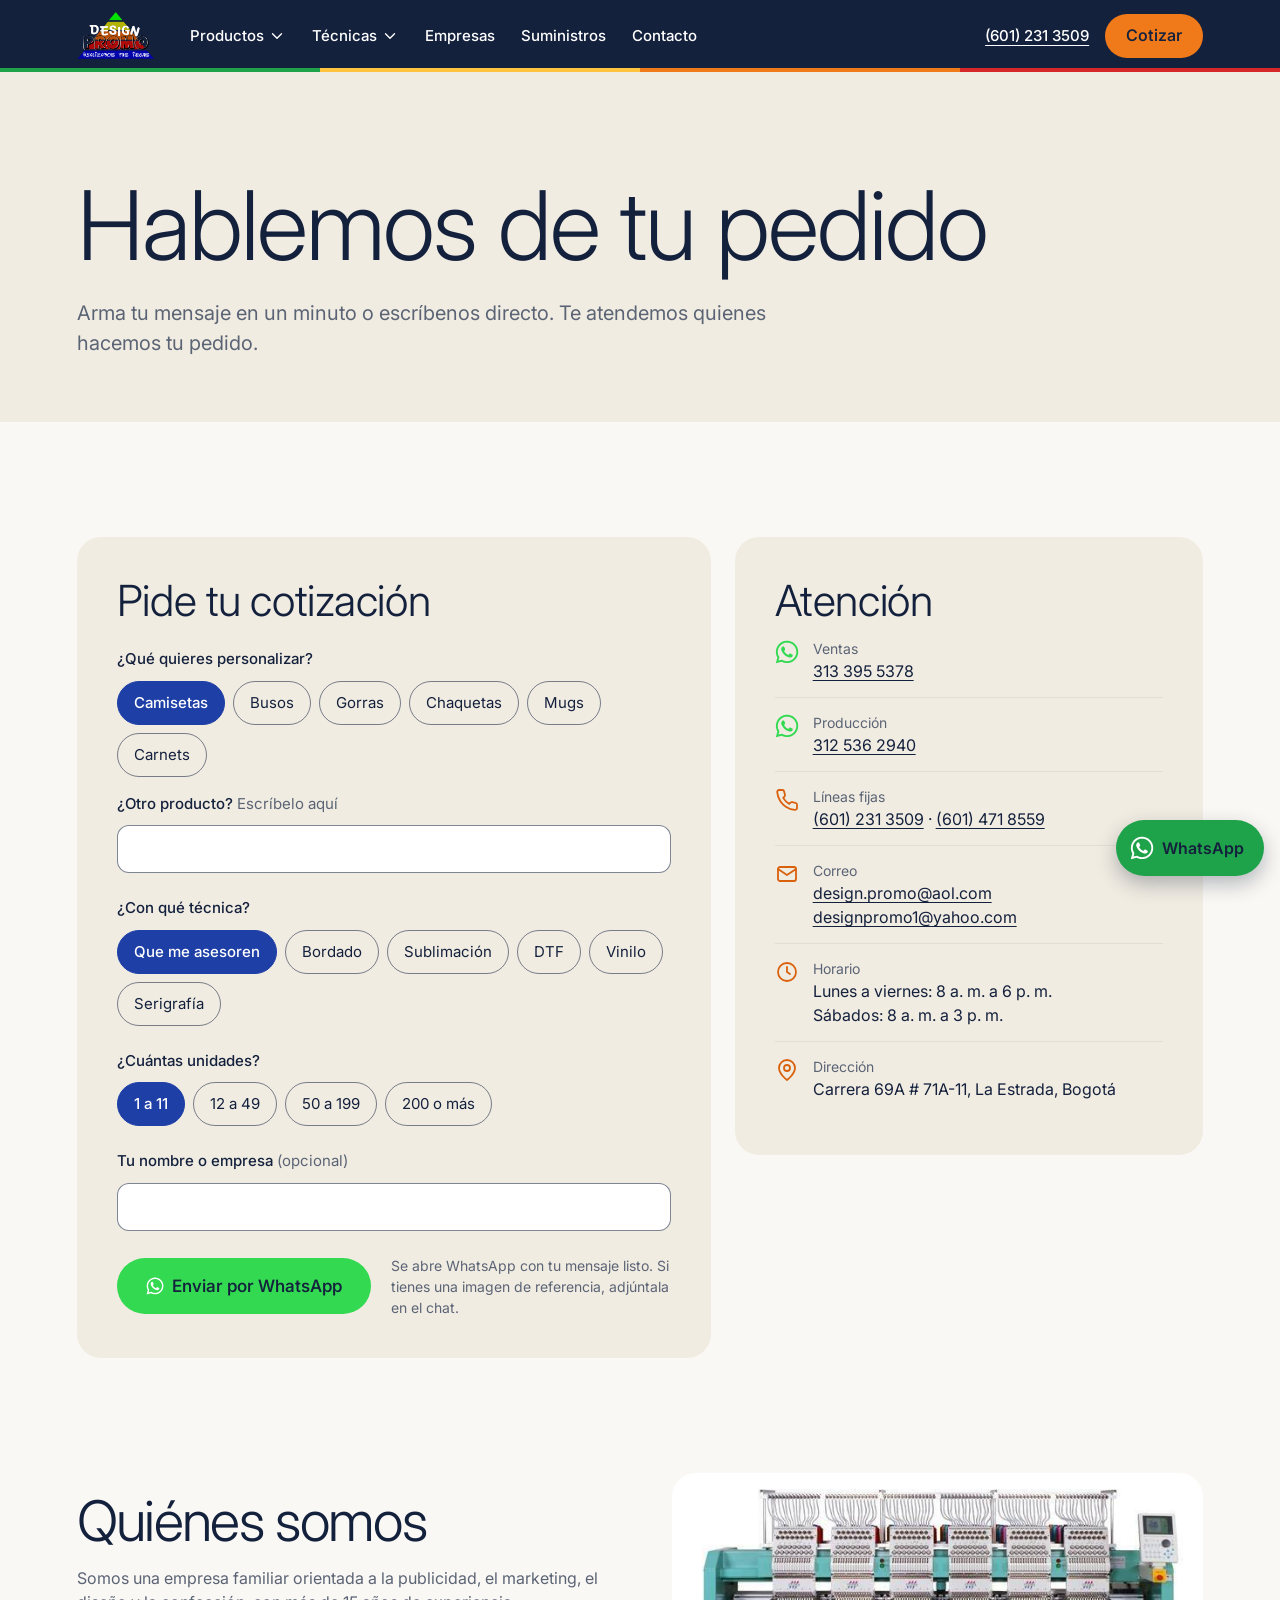
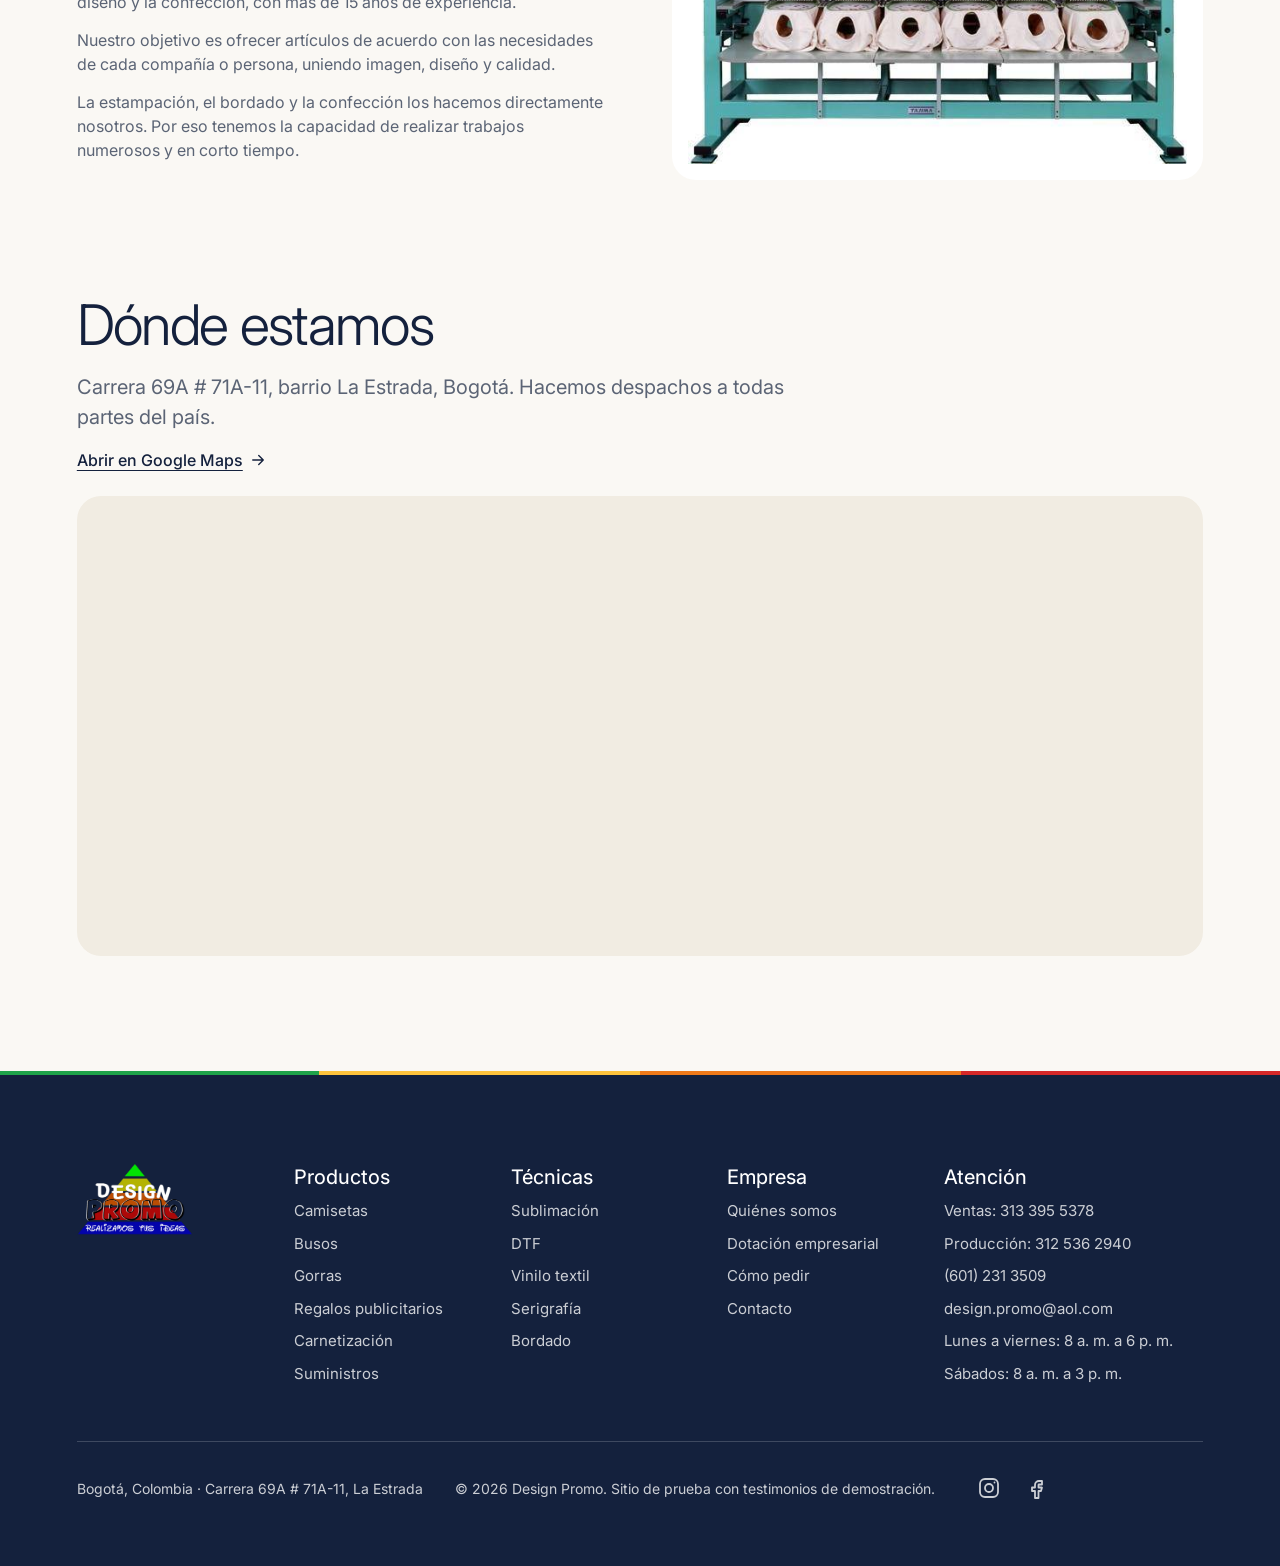
==== contacto.html @ d4e76a15 "Pone el logo real de WhatsApp y el botón de enviar en su verde Co-Authored-By: Claude Opus 5.5 <nore" ====
<!doctype html>
<html lang="es">
<head>
<meta charset="utf-8">
<meta name="viewport" content="width=device-width, initial-scale=1">
<title>Contacto y quiénes somos | Design Promo</title>
<meta name="description" content="Escríbenos por WhatsApp o visítanos en Carrera 69A # 71A-11, La Estrada, Bogotá. Atención de lunes a sábado. Despachos a todo el país.">
<!-- Sitio de prueba: no debe indexarse. -->
<meta name="robots" content="noindex">
<meta name="theme-color" content="#14213D">
<meta property="og:title" content="Contacto y quiénes somos | Design Promo">
<meta property="og:description" content="Escríbenos por WhatsApp o visítanos en Carrera 69A # 71A-11, La Estrada, Bogotá. Atención de lunes a sábado. Despachos a todo el país.">
<meta property="og:type" content="website">
<meta property="og:image" content="assets/img/escenas/mug-logo.jpg">
<link rel="icon" href="assets/img/marca/favicon.svg" type="image/svg+xml">
<link rel="preload" href="assets/fonts/inter-latin-var.woff2" as="font" type="font/woff2" crossorigin>
<link rel="stylesheet" href="assets/css/styles.css">
<script>document.documentElement.classList.add('js');</script>
</head>
<body>
<!-- SPRITE -->
<svg class="sprite" aria-hidden="true" focusable="false" xmlns="http://www.w3.org/2000/svg">
	<symbol id="i-chevron" viewBox="0 0 24 24"><path d="m6 9 6 6 6-6" fill="none" stroke="currentColor" stroke-width="1.8" stroke-linecap="round" stroke-linejoin="round"/></symbol>
	<symbol id="i-arrow" viewBox="0 0 24 24"><path d="M5 12h14M13 6l6 6-6 6" fill="none" stroke="currentColor" stroke-width="1.8" stroke-linecap="round" stroke-linejoin="round"/></symbol>
	<symbol id="i-left" viewBox="0 0 24 24"><path d="M15 6l-6 6 6 6" fill="none" stroke="currentColor" stroke-width="1.8" stroke-linecap="round" stroke-linejoin="round"/></symbol>
	<symbol id="i-right" viewBox="0 0 24 24"><path d="M9 6l6 6-6 6" fill="none" stroke="currentColor" stroke-width="1.8" stroke-linecap="round" stroke-linejoin="round"/></symbol>
	<symbol id="i-menu" viewBox="0 0 24 24"><path d="M4 8h16M4 16h16" fill="none" stroke="currentColor" stroke-width="1.8" stroke-linecap="round"/></symbol>
	<symbol id="i-close" viewBox="0 0 24 24"><path d="M6 6l12 12M18 6 6 18" fill="none" stroke="currentColor" stroke-width="1.8" stroke-linecap="round"/></symbol>
	<symbol id="i-play" viewBox="0 0 24 24"><path d="M8 5l11 7-11 7z" fill="currentColor"/></symbol>
	<symbol id="i-pause" viewBox="0 0 24 24"><path d="M9 6v12M15 6v12" fill="none" stroke="currentColor" stroke-width="2" stroke-linecap="round"/></symbol>
	<symbol id="i-truck" viewBox="0 0 24 24"><g fill="none" stroke="currentColor" stroke-width="1.8" stroke-linecap="round" stroke-linejoin="round"><path d="M3 6h11v10H3z"/><path d="M14 9h4l3 3v4h-7z"/><circle cx="7" cy="18" r="2"/><circle cx="17" cy="18" r="2"/></g></symbol>
	<symbol id="i-phone" viewBox="0 0 24 24"><path d="M22 16.9v3a2 2 0 0 1-2.2 2 19.8 19.8 0 0 1-8.6-3 19.5 19.5 0 0 1-6-6 19.8 19.8 0 0 1-3-8.7A2 2 0 0 1 4.2 2h3a2 2 0 0 1 2 1.7c.1 1 .4 1.9.7 2.8a2 2 0 0 1-.5 2.1L8.2 9.9a16 16 0 0 0 6 6l1.3-1.3a2 2 0 0 1 2.1-.4c.9.3 1.8.6 2.8.7a2 2 0 0 1 1.7 2z" fill="none" stroke="currentColor" stroke-width="1.8" stroke-linecap="round" stroke-linejoin="round"/></symbol>
	<symbol id="i-mail" viewBox="0 0 24 24"><g fill="none" stroke="currentColor" stroke-width="1.8" stroke-linecap="round" stroke-linejoin="round"><rect x="3" y="5" width="18" height="14" rx="2"/><path d="m3 7 9 6 9-6"/></g></symbol>
	<symbol id="i-pin" viewBox="0 0 24 24"><g fill="none" stroke="currentColor" stroke-width="1.8" stroke-linecap="round" stroke-linejoin="round"><path d="M20 10c0 6-8 12-8 12s-8-6-8-12a8 8 0 0 1 16 0z"/><circle cx="12" cy="10" r="3"/></g></symbol>
	<symbol id="i-clock" viewBox="0 0 24 24"><g fill="none" stroke="currentColor" stroke-width="1.8" stroke-linecap="round" stroke-linejoin="round"><circle cx="12" cy="12" r="9"/><path d="M12 7v5l3 2"/></g></symbol>
	<symbol id="i-chat" viewBox="0 0 24 24"><path d="M21 11.5a8.4 8.4 0 0 1-12.1 7.5L3 21l2-5.9A8.4 8.4 0 1 1 21 11.5z" fill="none" stroke="currentColor" stroke-width="1.8" stroke-linecap="round" stroke-linejoin="round"/></symbol>
	<symbol id="i-instagram" viewBox="0 0 24 24"><g fill="none" stroke="currentColor" stroke-width="1.8" stroke-linecap="round" stroke-linejoin="round"><rect x="3" y="3" width="18" height="18" rx="5"/><circle cx="12" cy="12" r="4"/><path d="M17.5 6.5h.01"/></g></symbol>
	<symbol id="i-facebook" viewBox="0 0 24 24"><path d="M14 8.5h3V5h-3a4 4 0 0 0-4 4v2.5H7V15h3v7h3.5v-7H16l1-3.5h-3.5V9c0-.3.2-.5.5-.5z" fill="none" stroke="currentColor" stroke-width="1.8" stroke-linecap="round" stroke-linejoin="round"/></symbol>
	<symbol id="i-wa" viewBox="0 0 32 32"><path fill="currentColor" fill-rule="evenodd" d="M15.61 1.01l.9 0 .97 .06 .87 .1 1.06 .21 .9 .23 .89 .3 .84 .33 .92 .45 .82 .46 .84 .55 .85 .65 .62 .53 .81 .81 .5 .56 .54 .67 .57 .81 .49 .8 .5 .94 .42 .98 .29 .8 .24 .84 .21 .92 .14 .84 .11 1.08 .02 1.33-.03 .63-.09 .91-.15 .92-.19 .85-.26 .88-.28 .79-.44 1.01-.34 .68-.34 .59-.52 .81-.42 .57-.44 .55-.47 .53-.58 .59-.57 .52-.61 .51-.56 .41-.72 .48-.66 .4-.84 .43-.62 .27-.63 .25-.7 .24-.67 .19-.65 .15-.71 .13-.86 .12-1.11 .07-.99-.01-.87-.06-.73-.09-.81-.14-.73-.17-.67-.19-.72-.24-.66-.26-.54-.24-.8-.4-7.87 2.06 2.09-7.68-.52-1.02-.27-.58-.33-.85-.25-.78-.25-.97-.18-.94-.11-.91-.06-.8-.01-.69 .04-1.03 .1-.9 .17-1.01 .21-.87 .28-.92 .29-.76 .37-.84 .44-.85 .59-.95 .61-.85 .53-.66 .64-.69 .78-.73 .75-.62 .88-.64 .92-.56 .87-.45 1-.43 .87-.31 1.1-.31 .83-.17 .96-.14zM15.72 3.52l-.79 .05-.85 .11-.76 .14-.87 .24-.77 .26-.82 .35-.73 .37-.7 .42-.6 .4-.89 .71-.82 .79-.45 .49-.62 .79-.43 .63-.38 .65-.39 .77-.35 .83-.23 .65-.21 .78-.17 .8-.11 .81-.06 .81-.01 .82 .05 .81 .09 .77 .15 .77 .19 .75 .24 .74 .31 .79 .31 .66 .35 .63 .49 .81-1.23 4.53 4.66-1.21 1.01 .58 .72 .35 .61 .25 .56 .2 .62 .18 .73 .17 .63 .12 .5 .06 .74 .06 .94 .02 .41-.02 .64-.06 .57-.07 .75-.15 .6-.15 .76-.24 .51-.18 .58-.25 .54-.27 .56-.31 .68-.43 .66-.47 .38-.32 .41-.35 .54-.53 .39-.43 .49-.6 .34-.45 .43-.66 .32-.56 .34-.69 .3-.7 .24-.68 .21-.73 .18-.81 .12-.79 .07-.74 .02-.99-.03-.55-.09-.88-.1-.62-.16-.71-.21-.75-.28-.79-.35-.79-.38-.73-.35-.57-.42-.61-.58-.74-.42-.46-.67-.67-.59-.5-.63-.47-.69-.46-.59-.33-.75-.37-.76-.32-.79-.26-.73-.19-.91-.17-.67-.09-.87-.05zM10.91 8.53l.45 .01 .37 .09 .3 .16 .23 .22 .15 .27 1.14 3.05 .03 .18 0 .13-.04 .14-.09 .17-.22 .33-.8 .91-.15 .28-.05 .24 .02 .14 .06 .12 .47 .79 .36 .52 .56 .72 .28 .32 .46 .46 .49 .43 .53 .4 .57 .39 .78 .45 .39 .2 .3 .11 .18 .04 .18 0 .1-.02 .15-.08 .79-.85 .63-.76 .15-.14 .16-.06 .14 0 .15 .04 .33 .13 1.21 .62 1.76 .95 .15 .11 .07 .1 .04 .19-.01 .38-.11 .6-.16 .51-.15 .34-.2 .27-.33 .32-.6 .42-.47 .25-.53 .2-.57 .12-.64 .04-.5-.04-.68-.14-.6-.19-.96-.37-1.33-.59-.78-.41-.68-.43-.62-.45-.86-.73-.78-.77-.62-.69-.6-.74-.62-.86-.83-1.29-.36-.63-.31-.67-.23-.63-.17-.7-.08-.56 .02-.73 .1-.65 .14-.45 .1-.26 .3-.56 .42-.55 .41-.42 .13-.11 .18-.11 .25-.11 .28-.07z"/></symbol>
</svg>
<!-- /SPRITE -->

<!-- CABECERA -->
<a class="skip" href="#contenido">Saltar al contenido</a>

<header class="site-header" data-header>
	<div class="site-header__bar wrap">
		<a class="logo" href="index.html" aria-label="Design Promo, ir al inicio"><img src="assets/img/marca/logo-design-promo.png" alt="" width="300" height="187"></a>

		<nav class="nav" id="nav-principal" aria-label="Principal" data-nav>
			<ul class="nav__list">
				<li class="nav__item">
					<button class="nav__link" type="button" aria-expanded="false" aria-controls="menu-productos">Productos <svg class="icon icon--s"><use href="#i-chevron"/></svg></button>
					<div class="nav__panel nav__panel--wide" id="menu-productos" hidden>
						<div class="nav__col">
							<p class="nav__heading"><a href="productos.html">Textiles</a></p>
							<ul>
								<li><a href="productos.html#camisetas">Camisetas</a></li>
								<li><a href="productos.html#busos">Busos</a></li>
								<li><a href="productos.html#gorras">Gorras</a></li>
								<li><a href="productos.html#chaquetas">Chaquetas y chalecos</a></li>
							</ul>
						</div>
						<div class="nav__col">
							<p class="nav__heading"><a href="productos.html">Más textiles</a></p>
							<ul>
								<li><a href="productos.html#delantales">Delantales</a></li>
								<li><a href="productos.html#infantil">Línea infantil</a></li>
								<li><a href="productos.html#camisas">Camisas y jeans</a></li>
								<li><a href="productos.html#bolsos">Bolsos y tulas</a></li>
								<li><a href="productos.html#cojines">Cojines</a></li>
								<li><a href="productos.html#paraguas">Paraguas</a></li>
							</ul>
						</div>
						<div class="nav__col">
							<p class="nav__heading"><a href="productos.html#regalos">Regalos y carnets</a></p>
							<ul>
								<li><a href="productos.html#regalos">Regalos publicitarios</a></li>
								<li><a href="productos.html#mugs">Mugs, termos y caramañolas</a></li>
								<li><a href="productos.html#carnetizacion">Carnetización</a></li>
							</ul>
						</div>
						<div class="nav__col">
							<p class="nav__heading"><a href="productos.html#suministros">Para estampadores</a></p>
							<ul>
								<li><a href="productos.html#suministros">Vinilos y papeles</a></li>
								<li><a href="productos.html#mugs">Mugs sin estampar</a></li>
							</ul>
						</div>
					</div>
				</li>
				<li class="nav__item">
					<button class="nav__link" type="button" aria-expanded="false" aria-controls="menu-tecnicas">Técnicas <svg class="icon icon--s"><use href="#i-chevron"/></svg></button>
					<div class="nav__panel" id="menu-tecnicas" hidden>
						<ul class="nav__rich">
							<li><a href="tecnicas.html#sublimacion"><strong>Sublimación</strong><span>A todo color sobre poliéster y mugs</span></a></li>
							<li><a href="tecnicas.html#dtf"><strong>DTF</strong><span>Detalle fino en algodón y mezclas</span></a></li>
							<li><a href="tecnicas.html#vinilo"><strong>Vinilo textil</strong><span>Nombres, números y colores planos</span></a></li>
							<li><a href="tecnicas.html#serigrafia"><strong>Serigrafía</strong><span>Campañas de grandes cantidades</span></a></li>
							<li><a href="tecnicas.html#bordado"><strong>Bordado</strong><span>Logos con relieve, desde 1 unidad</span></a></li>
						</ul>
					</div>
				</li>
				<li class="nav__item"><a class="nav__link" href="index.html#empresas">Empresas</a></li>
				<li class="nav__item"><a class="nav__link" href="productos.html#suministros">Suministros</a></li>
				<li class="nav__item"><a class="nav__link" href="contacto.html">Contacto</a></li>
			</ul>
			<a class="nav__pill" href="contacto.html#envios"><svg class="icon icon--s"><use href="#i-truck"/></svg> Envíos a toda Colombia</a>
		</nav>

		<div class="site-header__actions">
			<a class="site-header__tel" href="tel:+576012313509">(601) 231 3509</a>
			<a class="btn btn--primary btn--sm" href="https://wa.me/573133955378?text=Hola%2C%20quisiera%20realizar%20una%20cotizaci%C3%B3n" target="_blank" rel="noopener">Cotizar</a>
			<button class="menu-toggle" type="button" aria-expanded="false" aria-controls="nav-principal" aria-label="Abrir menú" data-menu-toggle>
				<svg class="icon menu-toggle__open"><use href="#i-menu"/></svg>
				<svg class="icon menu-toggle__close"><use href="#i-close"/></svg>
			</button>
		</div>
	</div>
</header>
<!-- /CABECERA -->

<main id="contenido">
	<section class="page-hero">
		<div class="wrap">
			<h1>Hablemos de tu pedido</h1>
			<p>Arma tu mensaje en un minuto o escríbenos directo. Te atendemos quienes hacemos tu pedido.</p>
		</div>
	</section>

	<div class="page-body">
		<div class="wrap section">
			<div class="contact">
				<section class="panel" aria-labelledby="titulo-cotizar">
					<h2 class="t-h3" id="titulo-cotizar">Pide tu cotización</h2>
					<form class="form" data-quote>
						<fieldset class="field">
							<legend>¿Qué quieres personalizar?</legend>
							<div class="chips">
								<label class="chip"><input type="radio" name="producto" value="camisetas" checked><span>Camisetas</span></label>
								<label class="chip"><input type="radio" name="producto" value="busos"><span>Busos</span></label>
								<label class="chip"><input type="radio" name="producto" value="gorras"><span>Gorras</span></label>
								<label class="chip"><input type="radio" name="producto" value="chaquetas o chalecos"><span>Chaquetas</span></label>
								<label class="chip"><input type="radio" name="producto" value="mugs" data-solo="Sublimación"><span>Mugs</span></label>
								<label class="chip"><input type="radio" name="producto" value="carnets" data-sin-tecnica><span>Carnets</span></label>
							</div>
							<label class="field__label field__label--otro" for="q-otro">¿Otro producto? <span>Escríbelo aquí</span></label>
							<input class="input" id="q-otro" name="producto_otro" type="text" autocomplete="off" maxlength="60" data-quote-otro>
						</fieldset>

						<fieldset class="field" data-quote-tecnica>
							<legend>¿Con qué técnica?</legend>
							<div class="chips">
								<label class="chip"><input type="radio" name="tecnica" value="" checked><span>Que me asesoren</span></label>
								<label class="chip"><input type="radio" name="tecnica" value="Bordado"><span>Bordado</span></label>
								<label class="chip"><input type="radio" name="tecnica" value="Sublimación"><span>Sublimación</span></label>
								<label class="chip"><input type="radio" name="tecnica" value="DTF"><span>DTF</span></label>
								<label class="chip"><input type="radio" name="tecnica" value="Vinilo textil"><span>Vinilo</span></label>
								<label class="chip"><input type="radio" name="tecnica" value="Serigrafía"><span>Serigrafía</span></label>
							</div>
						</fieldset>

						<fieldset class="field">
							<legend>¿Cuántas unidades?</legend>
							<div class="chips">
								<label class="chip"><input type="radio" name="cantidad" value="1 a 11" checked><span>1 a 11</span></label>
								<label class="chip"><input type="radio" name="cantidad" value="12 a 49"><span>12 a 49</span></label>
								<label class="chip"><input type="radio" name="cantidad" value="50 a 199"><span>50 a 199</span></label>
								<label class="chip"><input type="radio" name="cantidad" value="200 o más"><span>200 o más</span></label>
							</div>
						</fieldset>

						<div class="field">
							<label class="field__label" for="q-nombre">Tu nombre o empresa <span>(opcional)</span></label>
							<input class="input" id="q-nombre" name="nombre" type="text" autocomplete="organization" maxlength="60">
						</div>

						<div class="form__send">
							<a class="btn btn--whatsapp btn--lg" href="https://wa.me/573133955378?text=Hola%2C%20quisiera%20realizar%20una%20cotizaci%C3%B3n" target="_blank" rel="noopener" data-quote-send><svg class="icon icon--s"><use href="#i-wa"/></svg> Enviar por WhatsApp</a>
							<p class="form__note" role="status" data-quote-status>Se abre WhatsApp con tu mensaje listo. Si tienes una imagen de referencia, adjúntala en el chat.</p>
						</div>
					</form>
				</section>
				<section class="panel" aria-labelledby="titulo-atencion">
					<h2 class="t-h3" id="titulo-atencion">Atención</h2>
					<ul class="contact-list">
						<li><svg class="icon icon--wa"><use href="#i-wa"/></svg><span><small>Ventas</small><a href="https://wa.me/573133955378" target="_blank" rel="noopener">313 395 5378</a></span></li>
						<li><svg class="icon icon--wa"><use href="#i-wa"/></svg><span><small>Producción</small><a href="https://wa.me/573125362940" target="_blank" rel="noopener">312 536 2940</a></span></li>
						<li><svg class="icon"><use href="#i-phone"/></svg><span><small>Líneas fijas</small><a href="tel:+576012313509">(601) 231 3509</a> · <a href="tel:+576014718559">(601) 471 8559</a></span></li>
						<li><svg class="icon"><use href="#i-mail"/></svg><span><small>Correo</small><a href="mailto:design.promo@aol.com">design.promo@aol.com</a><br><a href="mailto:designpromo1@yahoo.com">designpromo1@yahoo.com</a></span></li>
						<li><svg class="icon"><use href="#i-clock"/></svg><span><small>Horario</small>Lunes a viernes: 8 a. m. a 6 p. m.<br>Sábados: 8 a. m. a 3 p. m.</span></li>
						<li><svg class="icon"><use href="#i-pin"/></svg><span><small>Dirección</small>Carrera 69A # 71A-11, La Estrada, Bogotá</span></li>
					</ul>
				</section>
			</div>
		</div>

		<section class="wrap section section--flush-top about" id="nosotros" aria-labelledby="titulo-nosotros">
			<div>
				<h2 class="t-h2" id="titulo-nosotros">Quiénes somos</h2>
				<p>Somos una empresa familiar orientada a la publicidad, el marketing, el diseño y la confección, con más de 15 años de experiencia.</p>
				<p>Nuestro objetivo es ofrecer artículos de acuerdo con las necesidades de cada compañía o persona, uniendo imagen, diseño y calidad.</p>
				<p>La estampación, el bordado y la confección los hacemos directamente nosotros. Por eso tenemos la capacidad de realizar trabajos numerosos y en corto tiempo.</p>
			</div>
			<div class="about__art"><img src="assets/img/escenas/bordadora-6-cabezas.jpg" alt="Bordadora industrial de seis cabezas" loading="lazy" width="572" height="315"></div>
		</section>

		<section class="wrap section section--flush-top" id="ubicacion" aria-labelledby="titulo-ubicacion">
			<h2 class="t-h2" id="titulo-ubicacion">Dónde estamos</h2>
			<p class="t-lg section__lead" id="envios">Carrera 69A # 71A-11, barrio La Estrada, Bogotá. Hacemos despachos a todas partes del país.</p>
			<a class="link" href="https://www.google.com/maps/search/?api=1&amp;query=Carrera+69A+%2371A-11+Bogot%C3%A1" target="_blank" rel="noopener">Abrir en Google Maps <svg class="icon icon--s"><use href="#i-arrow"/></svg></a>
			<iframe class="map-embed" loading="lazy" title="Ubicación de Design Promo en Bogotá" src="https://www.google.com/maps?q=Carrera+69A+%2371A-11,+Bogot%C3%A1&amp;output=embed"></iframe>
		</section>
	</div>

	<div class="sheet--last">
<!-- PIE -->
		<footer class="site-footer">
			<div class="wrap">
				<div class="site-footer__cols">
					<div class="site-footer__brand">
						<a href="index.html" aria-label="Design Promo, ir al inicio"><img src="assets/img/marca/logo-design-promo.png" alt="" loading="lazy" width="300" height="187"></a>
					</div>
					<nav aria-label="Productos">
						<h2 class="t-h4">Productos</h2>
						<ul>
							<li><a href="productos.html#camisetas">Camisetas</a></li>
							<li><a href="productos.html#busos">Busos</a></li>
							<li><a href="productos.html#gorras">Gorras</a></li>
							<li><a href="productos.html#regalos">Regalos publicitarios</a></li>
							<li><a href="productos.html#carnetizacion">Carnetización</a></li>
							<li><a href="productos.html#suministros">Suministros</a></li>
						</ul>
					</nav>
					<nav aria-label="Técnicas">
						<h2 class="t-h4">Técnicas</h2>
						<ul>
							<li><a href="tecnicas.html#sublimacion">Sublimación</a></li>
							<li><a href="tecnicas.html#dtf">DTF</a></li>
							<li><a href="tecnicas.html#vinilo">Vinilo textil</a></li>
							<li><a href="tecnicas.html#serigrafia">Serigrafía</a></li>
							<li><a href="tecnicas.html#bordado">Bordado</a></li>
						</ul>
					</nav>
					<nav aria-label="Empresa">
						<h2 class="t-h4">Empresa</h2>
						<ul>
							<li><a href="contacto.html#nosotros">Quiénes somos</a></li>
							<li><a href="index.html#empresas">Dotación empresarial</a></li>
							<li><a href="index.html#como-pedir">Cómo pedir</a></li>
							<li><a href="contacto.html">Contacto</a></li>
						</ul>
					</nav>
					<div>
						<h2 class="t-h4">Atención</h2>
						<ul>
							<li><a href="https://wa.me/573133955378" target="_blank" rel="noopener">Ventas: 313 395 5378</a></li>
							<li><a href="https://wa.me/573125362940" target="_blank" rel="noopener">Producción: 312 536 2940</a></li>
							<li><a href="tel:+576012313509">(601) 231 3509</a></li>
							<li><a href="mailto:design.promo@aol.com">design.promo@aol.com</a></li>
							<li>Lunes a viernes: 8 a. m. a 6 p. m.</li>
							<li>Sábados: 8 a. m. a 3 p. m.</li>
						</ul>
					</div>
				</div>
				<div class="site-footer__legal">
					<p>Bogotá, Colombia · Carrera 69A # 71A-11, La Estrada</p>
					<p>© 2026 Design Promo. Sitio de prueba con testimonios de demostración.</p>
					<ul class="site-footer__social">
						<li><a href="https://www.instagram.com/designpromo/" target="_blank" rel="noopener" aria-label="Instagram"><svg class="icon"><use href="#i-instagram"/></svg></a></li>
						<li><a href="https://www.facebook.com/empresadesignpromo" target="_blank" rel="noopener" aria-label="Facebook"><svg class="icon"><use href="#i-facebook"/></svg></a></li>
					</ul>
				</div>
			</div>
		</footer>
<!-- /PIE -->
	</div>
</main>

<!-- FLOTANTE -->
<a class="wa-float" href="https://wa.me/573133955378?text=Hola%2C%20quisiera%20realizar%20una%20cotizaci%C3%B3n" target="_blank" rel="noopener" aria-label="Escríbenos por WhatsApp">
	<svg class="icon"><use href="#i-wa"/></svg>
	<span>WhatsApp</span>
</a>
<!-- /FLOTANTE -->

<script src="assets/js/main.js" defer></script>
</body>
</html>
---- assets/css/styles.css ----
/*
 * Design Promo – estilos del sitio local.
 * No depende de WordPress. Los tokens están documentados en DESIGN.md.
 */

/* Tipografía local (licencia en assets/fonts). */
@font-face {
	font-family: "Inter";
	src: url("../fonts/inter-latin-var.woff2") format("woff2");
	font-weight: 300 700;
	font-style: normal;
	font-display: swap;
}

:root {
	/* Color */
	--color-fondo: #FAF8F4;
	--color-seccion: #F1ECE2;
	--color-borde: #E4DED2;
	--color-texto: #14213D;
	--color-texto-suave: #5B6475;
	--color-primario: #1E3FA6;
	--color-primario-hover: #183285;
	--color-acento: #F07A1A;
	--color-acento-texto: #D9610C;
	--color-detalle: #FFC43D;
	--color-detalle-texto: #A67C00;
	--color-oferta: #D62828;
	--color-exito: #1FA34A;
	--color-whatsapp: #32D951;
	--color-whatsapp-hover: #27C044;
	--franja-marca: linear-gradient(90deg, #1FA34A 0 25%, #FFC43D 25% 50%, #F07A1A 50% 75%, #D62828 75%);

	/* Derivados de la paleta. --color-tinta conserva el azul noche dentro de .hero y demás zonas oscuras. */
	--color-blanco: #ffffff;
	--color-tinta: var(--color-texto);
	--color-borde-fuerte: rgba(20, 33, 61, 0.55);
	--tinte: rgba(20, 33, 61, 0.06);
	--destaque: var(--color-primario);
	--btn-bg: var(--color-primario);
	--btn-bg-hover: var(--color-primario-hover);
	--btn-fg: var(--color-blanco);

	/* Tipografía */
	--font: "Inter", system-ui, -apple-system, "Segoe UI", Roboto, sans-serif;
	--mono: ui-monospace, "Cascadia Code", Consolas, Menlo, monospace;
	--fs-d1: clamp(2.625rem, 1.1rem + 6.4vw, 6rem);
	--fs-d2: clamp(2.5rem, 1.6rem + 3.3vw, 4rem);
	--fs-h2: clamp(2.25rem, 1.6rem + 2.4vw, 3.5rem);
	--fs-h3: clamp(1.875rem, 1.4rem + 1.6vw, 2.75rem);
	--fs-lg: clamp(1.125rem, 1.05rem + 0.3vw, 1.25rem);

	/* Espacio y forma */
	--gutter: clamp(16px, 6vw, 88px);
	--content: 1264px;
	--space-section: clamp(80px, 9vw, 128px);
	--header-h: 72px;
	--radius-s: 12px;
	--radius-m: 24px;
	--radius-l: clamp(32px, 3.4vw, 48px);
	--shadow: 0 24px 64px rgba(20, 33, 61, 0.18);
	--ease: cubic-bezier(0.2, 0.7, 0.2, 1);
}

/* Zonas oscuras: el logo y las fotos a sangre siguen sobre azul noche. */
.hero,
.site-header,
.site-footer,
.sheet--azul,
.carnet__top,
.carnet__face--back {
	--color-texto: var(--color-blanco);
	--color-texto-suave: rgba(255, 255, 255, 0.78);
	--color-borde: rgba(255, 255, 255, 0.18);
	--color-borde-fuerte: rgba(255, 255, 255, 0.45);
	--tinte: rgba(255, 255, 255, 0.1);
	--destaque: var(--color-detalle);
	--btn-bg: var(--color-acento);
	--btn-bg-hover: var(--color-detalle);
	--btn-fg: var(--color-tinta);
	color: var(--color-texto);
}

*,
*::before,
*::after {
	box-sizing: border-box;
}

html {
	color-scheme: light;
	scroll-behavior: smooth;
	scroll-padding-top: calc(var(--header-h) + 16px);
	-webkit-text-size-adjust: 100%;
}

body {
	margin: 0;
	overflow-x: clip;
	background: var(--color-fondo);
	color: var(--color-texto);
	font-family: var(--font);
	font-size: 16px;
	line-height: 1.5;
	-webkit-font-smoothing: antialiased;
}

h1,
h2,
h3,
h4,
p,
ul,
ol,
dl,
dd,
figure,
blockquote {
	margin: 0;
	padding: 0;
}

ul,
ol {
	list-style: none;
}

h1,
h2,
h3 {
	text-wrap: balance;
}

img {
	display: block;
	max-width: 100%;
	height: auto;
}

a {
	color: inherit;
}

button,
input {
	font: inherit;
	color: inherit;
}

:focus-visible {
	outline: 2px solid var(--color-texto);
	outline-offset: 2px;
}

.sprite {
	position: absolute;
	width: 0;
	height: 0;
	overflow: hidden;
}

.icon {
	flex: none;
	width: 24px;
	height: 24px;
}

.icon--s {
	width: 18px;
	height: 18px;
}

.icon--xs {
	width: 12px;
	height: 12px;
}

.sr-only {
	position: absolute !important;
	width: 1px;
	height: 1px;
	overflow: hidden;
	clip: rect(0 0 0 0);
	white-space: nowrap;
}

.wrap {
	width: min(100% - var(--gutter) * 2, var(--content));
	margin-inline: auto;
}

.skip {
	position: fixed;
	top: 8px;
	left: 8px;
	z-index: 100;
	padding: 10px 16px;
	border-radius: var(--radius-s);
	background: var(--color-tinta);
	color: var(--color-blanco);
	font-weight: 600;
	transform: translateY(-200%);
}

.skip:focus {
	transform: none;
}

/* Tipos ------------------------------------------------------------------- */

.t-d2 {
	font-size: var(--fs-d2);
	font-weight: 330;
	line-height: 1.08;
	letter-spacing: -0.02em;
}

.t-h2 {
	font-size: var(--fs-h2);
	font-weight: 330;
	line-height: 1.08;
	letter-spacing: -0.03em;
}

.t-h3 {
	font-size: var(--fs-h3);
	font-weight: 330;
	line-height: 1.1;
	letter-spacing: -0.01em;
}

.t-h4 {
	font-size: 20px;
	font-weight: 450;
	line-height: 1.3;
}

.t-lg {
	font-size: var(--fs-lg);
	line-height: 1.5;
}

.center {
	text-align: center;
}

.center-row {
	display: flex;
	justify-content: center;
	margin-top: 56px;
}

/* Botones y enlaces ------------------------------------------------------- */

.btn {
	display: inline-flex;
	align-items: center;
	justify-content: center;
	gap: 8px;
	min-height: 48px;
	padding: 12px 24px;
	border: 1px solid transparent;
	border-radius: 999px;
	background: none;
	font-size: 16px;
	font-weight: 550;
	line-height: 1.2;
	text-decoration: none;
	white-space: nowrap;
	cursor: pointer;
	transition: background-color 0.2s ease, border-color 0.2s ease, color 0.2s ease;
}

.btn--primary {
	background: var(--btn-bg);
	color: var(--btn-fg);
}

.btn--primary:hover {
	background: var(--btn-bg-hover);
}

/* Verde del logo de WhatsApp. Blanco sobre este verde no se lee: el texto va en tinta. */
.btn--whatsapp {
	background: var(--color-whatsapp);
	color: var(--color-tinta);
}

.btn--whatsapp:hover {
	background: var(--color-whatsapp-hover);
}

.btn--whatsapp .icon {
	color: var(--color-blanco);
}

.btn--secondary {
	border-color: var(--color-texto);
	color: var(--color-texto);
}

.btn--secondary:hover {
	background: var(--tinte);
}

.btn--sm {
	min-height: 44px;
	padding: 8px 20px;
}

.btn--lg {
	min-height: 56px;
	padding: 14px 28px;
	font-size: 17px;
}

.link {
	display: inline-flex;
	align-items: center;
	gap: 6px;
	font-weight: 500;
	text-decoration: underline;
	text-decoration-thickness: 1px;
	text-underline-offset: 4px;
}

.link:hover {
	color: var(--destaque);
}

.link .icon {
	transition: transform 0.2s ease;
}

.link:hover .icon {
	transform: translateX(3px);
}

.note {
	margin-top: 24px;
	font-size: 14px;
	color: var(--color-texto-suave);
}

/* Igual que .phs-demo-label del plugin: deja claro que el contenido no es real. */
.demo-tag {
	display: inline-block;
	width: fit-content;
	padding: 4px 10px;
	border: 1px dashed var(--color-borde-fuerte);
	border-radius: 6px;
	font-size: 13px;
	color: var(--color-texto-suave);
}

/* Cabecera ---------------------------------------------------------------- */

.site-header {
	position: fixed;
	inset: 0 0 auto;
	z-index: 60;
	transition: background-color 0.25s ease;
}

.site-header.is-solid {
	background: var(--color-tinta);
}

.site-header::after {
	content: "";
	position: absolute;
	inset: auto 0 0;
	height: 4px;
	background: var(--franja-marca);
	opacity: 0;
	transition: opacity 0.25s ease;
	pointer-events: none;
}

.site-header.is-solid::after {
	opacity: 1;
}

.site-header__bar {
	position: relative;
	display: flex;
	align-items: center;
	gap: 24px;
	height: var(--header-h);
}

.logo {
	flex: none;
	border-radius: 8px;
}

.logo img {
	width: auto;
	height: 48px;
}

.nav {
	display: flex;
	flex: 1;
	align-items: center;
	gap: 12px;
	min-width: 0;
}

.nav__list {
	display: flex;
	align-items: center;
	gap: 2px;
}

.nav__link {
	display: inline-flex;
	align-items: center;
	gap: 4px;
	min-height: 44px;
	padding: 8px 12px;
	border: 0;
	border-radius: 999px;
	background: none;
	font-size: 15px;
	font-weight: 500;
	text-decoration: none;
	cursor: pointer;
	transition: background-color 0.2s ease;
}

.nav__link:hover {
	background: var(--tinte);
}

.nav__link .icon {
	transition: transform 0.2s ease;
}

.nav__link[aria-expanded="true"] .icon {
	transform: rotate(180deg);
}

.nav__pill {
	display: inline-flex;
	align-items: center;
	gap: 8px;
	min-height: 36px;
	padding: 6px 14px;
	border: 1px solid var(--color-borde-fuerte);
	border-radius: 999px;
	font-size: 14px;
	font-weight: 500;
	text-decoration: none;
	white-space: nowrap;
	transition: background-color 0.2s ease;
}

.nav__pill:hover {
	background: var(--tinte);
}

.nav__panel {
	position: absolute;
	top: calc(100% - 6px);
	left: 0;
	z-index: 2;
	padding: 32px;
	border: 1px solid var(--color-borde);
	border-radius: var(--radius-m);
	background: var(--color-tinta);
	box-shadow: var(--shadow);
}

/* Puente invisible para no perder el hover entre el botón y el panel. */
.nav__panel::before {
	content: "";
	position: absolute;
	inset: -14px 0 auto;
	height: 14px;
}

.nav__panel[hidden] {
	display: none;
}

.nav__panel--wide {
	display: grid;
	grid-template-columns: repeat(4, minmax(0, 1fr));
	gap: 32px;
	width: min(100%, 960px);
}

.nav__panel--wide[hidden] {
	display: none;
}

.nav__heading {
	margin-bottom: 8px;
	font-size: 14px;
	color: var(--color-texto-suave);
}

.nav__heading a {
	text-decoration: none;
}

.nav__heading a:hover {
	color: var(--color-texto);
}

.nav__col li a {
	display: block;
	padding-block: 6px;
	text-decoration: none;
}

.nav__col li a:hover {
	color: var(--destaque);
}

.nav__rich {
	display: grid;
	grid-template-columns: repeat(2, minmax(0, 280px));
	gap: 4px;
}

.nav__rich a {
	display: block;
	padding: 12px 14px;
	border-radius: var(--radius-s);
	text-decoration: none;
	transition: background-color 0.2s ease;
}

.nav__rich a:hover {
	background: var(--tinte);
}

.nav__rich strong {
	display: block;
	font-weight: 500;
}

.nav__rich span {
	font-size: 14px;
	color: var(--color-texto-suave);
}

.site-header__actions {
	display: flex;
	flex: none;
	align-items: center;
	gap: 16px;
	margin-left: auto;
}

.site-header__tel {
	font-size: 15px;
	font-weight: 500;
	text-underline-offset: 4px;
	white-space: nowrap;
}

.menu-toggle {
	display: none;
	place-items: center;
	width: 44px;
	height: 44px;
	padding: 0;
	border: 0;
	border-radius: 50%;
	background: none;
	cursor: pointer;
}

.menu-toggle__close,
.menu-toggle[aria-expanded="true"] .menu-toggle__open {
	display: none;
}

.menu-toggle[aria-expanded="true"] .menu-toggle__close {
	display: block;
}

/* Hero -------------------------------------------------------------------- */

.hero {
	position: sticky;
	top: 0;
	z-index: 0;
	display: flex;
	align-items: flex-end;
	height: calc(100svh - 28px);
	min-height: 620px;
	overflow: hidden;
	background: var(--color-tinta);
}

.hero__media,
.hero__slide {
	position: absolute;
	inset: 0;
}

.hero__slide {
	opacity: 0;
	transition: opacity 1.2s ease;
}

.hero__slide.is-active {
	opacity: 1;
}

.hero__slide img {
	width: 100%;
	height: 100%;
	object-fit: cover;
}

.hero__slide.is-active img {
	animation: hero-zoom 8s ease-out both;
}

@keyframes hero-zoom {
	from {
		transform: scale(1.1);
	}
	to {
		transform: scale(1.02);
	}
}

/* Velo: asegura el contraste del texto sobre escenas claras. */
.hero::after {
	content: "";
	position: absolute;
	inset: 0;
	background:
		linear-gradient(90deg, rgba(20, 33, 61, 0.86) 0%, rgba(20, 33, 61, 0.55) 52%, rgba(20, 33, 61, 0.18) 100%),
		linear-gradient(0deg, rgba(20, 33, 61, 0.72) 0%, rgba(20, 33, 61, 0) 46%),
		linear-gradient(180deg, rgba(20, 33, 61, 0.6) 0%, rgba(20, 33, 61, 0) 22%);
}

.hero__inner {
	position: relative;
	z-index: 1;
	padding-bottom: clamp(72px, 12vh, 120px);
}

.hero__title {
	font-size: var(--fs-d1);
	font-weight: 300;
	line-height: 1.08;
	letter-spacing: -0.02em;
}

/* El alto extra evita recortar letras como la g o la p. */
.rotor {
	position: relative;
	display: block;
	height: 1.24em;
	margin-bottom: -0.16em;
	overflow: hidden;
}

.rotor__word {
	position: absolute;
	top: 0;
	left: 0;
	white-space: nowrap;
	opacity: 0;
	transform: translateY(110%);
	transition: transform 0.6s var(--ease), opacity 0.6s ease;
}

.rotor__word.is-active {
	opacity: 1;
	transform: none;
}

.rotor__word.is-leaving {
	opacity: 0;
	transform: translateY(-110%);
}

.hero__text {
	max-width: 32em;
	margin-top: 24px;
	font-size: var(--fs-lg);
	line-height: 1.4;
}

.hero__actions {
	display: flex;
	flex-wrap: wrap;
	align-items: center;
	gap: 12px;
	margin-top: 32px;
}

.hero__side {
	display: flex;
	align-items: center;
	gap: 16px;
	margin-left: auto;
}

.hero__side a {
	display: inline-flex;
	align-items: center;
	gap: 8px;
	font-weight: 550;
	text-decoration: none;
}

.hero__side a:hover {
	text-decoration: underline;
	text-underline-offset: 4px;
}

.pause {
	display: grid;
	place-items: center;
	width: 44px;
	height: 44px;
	padding: 0;
	border: 1px solid var(--color-borde-fuerte);
	border-radius: 50%;
	background: rgba(20, 33, 61, 0.35);
	cursor: pointer;
	transition: background-color 0.2s ease;
}

.pause:hover {
	background: var(--tinte);
}

.pause__go,
.pause[aria-pressed="true"] .pause__stop {
	display: none;
}

.pause[aria-pressed="true"] .pause__go {
	display: block;
}

/* Hojas ------------------------------------------------------------------- */

.sheet {
	position: relative;
	z-index: 1;
	border-radius: var(--radius-l) var(--radius-l) 0 0;
	padding-bottom: var(--radius-l);
}

.sheet + .sheet {
	margin-top: calc(var(--radius-l) * -1);
}

.sheet--last {
	padding-bottom: 0;
}

.sheet--fondo {
	background: var(--color-fondo);
}

.sheet--seccion {
	background: var(--color-seccion);
}

.sheet--azul {
	background: var(--color-primario);
}

.section {
	padding-block: var(--space-section);
}

.section--flush-top {
	padding-top: 0;
}

.section__head {
	margin-bottom: clamp(32px, 4vw, 56px);
}

.section__head--narrow {
	max-width: 15em;
}

.section__lead {
	max-width: 36em;
	margin-block: 16px 16px;
	color: var(--color-texto-suave);
}

/* Entradas al hacer scroll: solo si hay JS y sin movimiento reducido. */
.js .reveal {
	opacity: 0;
	transform: translateY(24px);
	transition: opacity 0.6s ease, transform 0.6s var(--ease);
}

.js .reveal.is-in {
	opacity: 1;
	transform: none;
}

/* Frase por partes -------------------------------------------------------- */

.statement {
	padding-block: clamp(72px, 9vw, 120px) clamp(48px, 6vw, 72px);
}

.statement__text {
	max-width: 21em;
	font-size: var(--fs-d2);
	font-weight: 330;
	line-height: 1.1;
	letter-spacing: -0.02em;
}

.js .statement__text span {
	color: rgba(20, 33, 61, 0.28);
	transition: color 0.4s ease;
}

.js .statement__text span[data-state="past"] {
	color: rgba(20, 33, 61, 0.5);
}

/* Cada oración se enciende con un color de la pirámide del logo, de arriba abajo. */
.statement__text span:nth-child(1) {
	--luz: var(--color-exito);
}

.statement__text span:nth-child(2) {
	--luz: var(--color-detalle-texto);
}

.statement__text span:nth-child(3) {
	--luz: var(--color-acento-texto);
}

.statement__text span:nth-child(4) {
	--luz: var(--color-oferta);
}

.js .statement__text span[data-state="on"] {
	color: var(--luz);
}

/* Carrusel continuo ------------------------------------------------------- */

.marquee {
	--tile-h: clamp(300px, 34vw, 460px);
	overflow-x: auto;
	scrollbar-width: none;
}

.js .marquee {
	overflow: hidden;
}

.marquee__track {
	display: flex;
	width: max-content;
}

.js .marquee__track {
	animation: marquee-left 80s linear infinite;
}

.marquee__set {
	display: flex;
	gap: 16px;
	padding-right: 16px;
}

.marquee:hover .marquee__track,
.marquee:focus-within .marquee__track,
.is-paused .marquee__track,
.is-paused .thumbs__row {
	animation-play-state: paused;
}

@keyframes marquee-left {
	to {
		transform: translate3d(-50%, 0, 0);
	}
}

@keyframes marquee-right {
	from {
		transform: translate3d(-50%, 0, 0);
	}
	to {
		transform: translate3d(0, 0, 0);
	}
}

.tile {
	position: relative;
	display: block;
	flex: none;
	height: var(--tile-h);
	overflow: hidden;
	border-radius: var(--radius-m);
	background: var(--color-seccion);
	text-decoration: none;
}

.tile--wide {
	width: calc(var(--tile-h) * 1.5);
}

.tile--mid {
	width: calc(var(--tile-h) * 1);
}

.tile--narrow {
	width: calc(var(--tile-h) * 0.74);
}

.tile img {
	width: 100%;
	height: 100%;
	object-fit: cover;
	transition: transform 0.5s var(--ease);
}

.tile:hover img {
	transform: scale(1.04);
}

/* El carrusel recorta lo que sobresale: el foco va por dentro de la tarjeta. */
.tile:focus-visible {
	outline-offset: -4px;
}

.tile::after {
	content: "";
	position: absolute;
	inset: 50% 0 0;
	background: linear-gradient(0deg, rgba(20, 33, 61, 0.72), rgba(20, 33, 61, 0));
}

.tile__label {
	position: absolute;
	bottom: 16px;
	left: 20px;
	z-index: 1;
	font-size: clamp(24px, 2.6vw, 34px);
	font-weight: 500;
	letter-spacing: -0.02em;
	color: var(--color-blanco);
}

.tile__label--xl {
	font-size: clamp(56px, 7.2vw, 104px);
	font-weight: 700;
	line-height: 1;
	letter-spacing: -0.04em;
}

.tile--paper {
	background: var(--color-blanco);
}

.tile--paper img {
	padding: 16px 16px 60px;
	object-fit: contain;
}

.tile--paper::after {
	display: none;
}

.tile--paper .tile__label {
	color: var(--color-tinta);
}

/* Cotizador --------------------------------------------------------------- */

.quote {
	display: grid;
	grid-template-columns: minmax(0, 1fr) auto;
	gap: clamp(32px, 6vw, 88px);
	align-items: center;
	padding: clamp(24px, 5.5vw, 72px);
	border-radius: var(--radius-m);
	background: var(--color-seccion);
}

.quote__lead {
	max-width: 34em;
	margin-top: 16px;
	color: var(--color-texto-suave);
}

.form {
	display: grid;
	gap: 24px;
	margin-top: 32px;
}

.field {
	min-width: 0;
	margin: 0;
	padding: 0;
	border: 0;
}

.field[hidden] {
	display: none;
}

.field legend,
.field__label {
	display: block;
	margin-bottom: 10px;
	padding: 0;
	font-size: 15px;
	font-weight: 500;
}

.field__label span {
	font-weight: 400;
	color: var(--color-texto-suave);
}

.field__label--otro {
	margin-top: 16px;
}

.chips {
	display: flex;
	flex-wrap: wrap;
	gap: 8px;
}

.chip {
	position: relative;
	display: inline-flex;
	cursor: pointer;
}

.chip input {
	position: absolute;
	inset: 0;
	margin: 0;
	opacity: 0;
	cursor: pointer;
}

.chip span {
	display: inline-flex;
	align-items: center;
	min-height: 44px;
	padding: 8px 16px;
	border: 1px solid var(--color-borde-fuerte);
	border-radius: 999px;
	font-size: 15px;
	transition: background-color 0.15s ease, border-color 0.15s ease, color 0.15s ease;
}

.chip:hover span {
	border-color: var(--color-texto);
}

.chip input:checked + span {
	border-color: var(--color-primario);
	background: var(--color-primario);
	font-weight: 500;
	color: var(--color-blanco);
}

.chip input:focus-visible + span {
	outline: 2px solid var(--color-texto);
	outline-offset: 2px;
}

.chip input:disabled + span {
	opacity: 0.4;
	cursor: not-allowed;
}

.input {
	width: 100%;
	min-height: 48px;
	padding: 10px 14px;
	border: 1px solid var(--color-borde-fuerte);
	border-radius: var(--radius-s);
	background: var(--color-blanco);
	font-size: 16px;
}

.input:hover {
	border-color: var(--color-texto);
}

.form__send {
	display: flex;
	flex-wrap: wrap;
	align-items: center;
	gap: 12px 20px;
}

.form__note {
	flex: 1 1 240px;
	font-size: 14px;
	color: var(--color-texto-suave);
}

.form__note.is-sent {
	padding-left: 12px;
	border-left: 3px solid var(--color-exito);
	font-weight: 500;
	color: var(--color-texto);
}

/* Celular: conserva los colores de WhatsApp para que se reconozca el producto. */
.phone {
	width: 300px;
	height: 610px;
	padding: 10px;
	border-radius: 44px;
	background: #08090f;
	box-shadow: var(--shadow), inset 0 0 0 1px rgba(255, 255, 255, 0.16);
}

.phone__screen {
	display: flex;
	flex-direction: column;
	height: 100%;
	overflow: hidden;
	border-radius: 34px;
	background: #ece5dd;
	color: #111111;
}

.phone__bar {
	display: flex;
	align-items: center;
	gap: 10px;
	padding: 34px 14px 12px;
	background: #075e54;
	color: #ffffff;
	font-size: 12px;
	line-height: 1.3;
}

.phone__bar strong {
	display: block;
	font-size: 15px;
	font-weight: 600;
}

.phone__avatar {
	width: 38px;
	height: 38px;
	padding: 2px;
	border-radius: 50%;
	background: var(--color-tinta);
	object-fit: contain;
}

.phone__chat {
	display: flex;
	flex: 1;
	flex-direction: column;
	justify-content: flex-end;
	gap: 8px;
	min-height: 0;
	padding: 12px;
	font-size: 14px;
	line-height: 1.35;
}

.bubble {
	max-width: 88%;
	padding: 8px 10px;
	border-radius: 10px;
	box-shadow: 0 1px 1px rgba(0, 0, 0, 0.14);
}

.bubble--in {
	align-self: flex-start;
	border-top-left-radius: 2px;
	background: #ffffff;
}

.bubble--out {
	align-self: flex-end;
	border-top-right-radius: 2px;
	background: #dcf8c6;
}

.phone__input {
	display: flex;
	align-items: center;
	gap: 8px;
	padding: 8px 10px 14px;
	font-size: 13px;
	color: #667781;
}

.phone__input span {
	flex: 1;
	padding: 9px 14px;
	border-radius: 999px;
	background: #ffffff;
}

.phone__input i {
	display: grid;
	place-items: center;
	width: 36px;
	height: 36px;
	border-radius: 50%;
	background: #075e54;
	color: #ffffff;
}

/* Tarjetas que se ensanchan ----------------------------------------------- */

.flex-cards {
	display: flex;
	gap: 24px;
}

.flex-card {
	flex: 1 1 0;
	min-width: 0;
	transition: flex-grow 0.5s var(--ease);
}

.flex-card.is-active {
	flex-grow: 1.7;
}

.flex-card__media {
	position: relative;
	height: clamp(360px, 36vw, 480px);
	margin-bottom: 20px;
	overflow: hidden;
	border-radius: var(--radius-m);
	background: var(--color-seccion);
}

.flex-card__text {
	max-width: 44ch;
	margin-top: 8px;
	color: var(--color-texto-suave);
}

.flex-card__video {
	display: block;
	width: 100%;
	height: 100%;
	object-fit: cover;
}

.flex-card__media--editor {
	background: radial-gradient(90% 90% at 20% 10%, var(--color-borde), var(--color-seccion) 70%);
}

.editor {
	position: absolute;
	inset: 24px;
	overflow: hidden;
	border-radius: 16px;
	background: var(--color-blanco);
	box-shadow: var(--shadow);
}

.editor > img {
	width: 100%;
	height: 100%;
	object-fit: contain;
}

.editor__box {
	position: absolute;
	top: 53%;
	left: 50%;
	width: min(44%, 190px);
	aspect-ratio: 1.1;
	border: 1.5px solid var(--color-acento);
	transform: translate(-50%, -50%);
}

.editor__box span {
	position: absolute;
	top: -24px;
	left: -1.5px;
	padding: 2px 8px;
	border-radius: 4px 4px 0 0;
	background: var(--color-acento);
	font-size: 12px;
	font-weight: 600;
	color: var(--color-tinta);
	white-space: nowrap;
}

.rings {
	background:
		radial-gradient(circle at 50% 50%, rgba(240, 122, 26, 0.3), transparent 42%),
		repeating-radial-gradient(circle at 50% 50%, transparent 0 67px, rgba(20, 33, 61, 0.13) 67px 68px),
		var(--color-seccion);
}

.rings--alt {
	background:
		radial-gradient(circle at 50% 50%, rgba(31, 163, 74, 0.24), transparent 42%),
		repeating-radial-gradient(circle at 50% 50%, transparent 0 67px, rgba(20, 33, 61, 0.13) 67px 68px),
		var(--color-seccion);
}

.ring-icon {
	position: absolute;
	top: var(--y);
	left: var(--x);
	display: grid;
	place-items: center;
	width: 56px;
	height: 56px;
	border: 1px solid var(--color-borde);
	border-radius: 16px;
	background: var(--color-blanco);
	transform: translate(-50%, -50%);
}

.ring-icon:first-child {
	width: 72px;
	height: 72px;
	border-color: transparent;
	border-radius: 22px;
	background: var(--color-exito);
	color: var(--color-blanco);
}

/* Técnicas ---------------------------------------------------------------- */

.tech {
	position: relative;
	isolation: isolate;
	display: grid;
	grid-template-columns: 200px minmax(0, 1fr);
	gap: clamp(24px, 3.4vw, 48px);
	align-items: center;
	padding: clamp(24px, 4.4vw, 56px);
	overflow: hidden;
	border-radius: var(--radius-m);
	background: var(--color-seccion);
}

/* Trama de puntos, como la del mapa de la referencia. */
.tech::before {
	content: "";
	position: absolute;
	inset: 0;
	z-index: -1;
	background: radial-gradient(rgba(20, 33, 61, 0.16) 1px, transparent 1.6px) 0 0 / 14px 14px;
	-webkit-mask-image: radial-gradient(70% 90% at 82% 40%, #000, transparent);
	mask-image: radial-gradient(70% 90% at 82% 40%, #000, transparent);
}

.tech__tabs {
	display: flex;
	flex-direction: column;
	gap: 8px;
}

.tech__tab {
	display: flex;
	align-items: center;
	min-height: 52px;
	padding: 10px 18px;
	border: 1px solid var(--color-borde);
	border-radius: 16px;
	background: var(--color-blanco);
	font-size: 16px;
	font-weight: 500;
	color: var(--color-texto-suave);
	text-align: left;
	cursor: pointer;
	transition: background-color 0.2s ease, color 0.2s ease, border-color 0.2s ease;
}

.tech__tab:hover {
	border-color: var(--color-borde-fuerte);
	color: var(--color-texto);
}

.tech__tab[aria-selected="true"] {
	border-color: var(--color-primario);
	background: var(--color-primario);
	color: var(--color-blanco);
}

.tech__panel {
	display: grid;
	grid-template-columns: minmax(0, 400px) minmax(0, 1fr);
	gap: clamp(24px, 4vw, 56px);
	align-items: center;
	border-radius: var(--radius-m);
}

.tech__panel[hidden] {
	display: none;
}

.tech__card {
	position: relative;
	overflow: hidden;
	border-radius: var(--radius-m);
	background: var(--color-blanco);
	box-shadow: var(--shadow);
}

.tech__card img {
	width: 100%;
	aspect-ratio: 1;
	object-fit: cover;
}

.tech__card figcaption {
	position: absolute;
	bottom: 14px;
	left: 14px;
	padding: 6px 12px;
	border-radius: 999px;
	background: var(--color-tinta);
	color: var(--color-blanco);
	font-size: 14px;
}

.tech__info p {
	margin-top: 16px;
	color: var(--color-texto-suave);
}

.tags {
	display: flex;
	flex-wrap: wrap;
	gap: 8px;
	margin-block: 20px 24px;
}

.tags li {
	padding: 4px 12px;
	border: 1px solid var(--color-borde);
	border-radius: 999px;
	font-size: 14px;
	color: var(--color-texto-suave);
}

/* Para quién -------------------------------------------------------------- */

.audience {
	display: grid;
	grid-template-columns: repeat(3, minmax(0, 1fr));
	gap: 24px;
}

.audience__card:nth-child(2) {
	margin-top: 48px;
}

.audience__card:nth-child(3) {
	margin-top: 96px;
}

.audience__card img {
	width: 100%;
	aspect-ratio: 1 / 0.86;
	margin-bottom: 20px;
	border-radius: var(--radius-m);
	background: var(--color-blanco);
	object-fit: cover;
}

.audience__card p {
	max-width: 42ch;
	margin-top: 8px;
	color: var(--color-texto-suave);
}

/* Empresas ---------------------------------------------------------------- */

.biz {
	display: grid;
	grid-template-columns: minmax(0, 1.5fr) minmax(0, 1fr);
	gap: 24px;
}

.biz__card {
	display: flex;
	flex-direction: column;
	overflow: hidden;
	border: 1px solid var(--color-borde);
	border-radius: var(--radius-m);
	background: var(--color-blanco);
}

.biz__media {
	position: relative;
	flex: 1;
	min-height: 400px;
}

.biz__body {
	padding: 24px 28px 28px;
}

.biz__body p {
	max-width: 52ch;
	margin-block: 8px 12px;
	color: var(--color-texto-suave);
}

.biz__media--stack {
	background: radial-gradient(70% 90% at 50% 30%, rgba(30, 63, 166, 0.14), transparent 72%);
}

.biz__media--stack img {
	position: absolute;
	width: 36%;
	aspect-ratio: 4 / 5;
	border-radius: var(--radius-m);
	background: var(--color-blanco);
	box-shadow: var(--shadow);
	object-fit: cover;
}

.biz__media--stack img:nth-child(1) {
	top: 16%;
	left: 7%;
	transform: rotate(-5deg);
}

.biz__media--stack img:nth-child(2) {
	top: 8%;
	left: 32%;
	z-index: 1;
}

.biz__media--stack img:nth-child(3) {
	top: 17%;
	right: 7%;
	transform: rotate(5deg);
}

.biz__media--carnet {
	display: flex;
	flex-direction: column;
	align-items: center;
	padding: 0 24px 20px;
	perspective: 1200px;
	background: radial-gradient(70% 70% at 50% 50%, rgba(30, 63, 166, 0.14), transparent 74%);
}

.lanyard {
	position: relative;
	flex: 1;
	width: 30px;
	min-height: 96px;
	background: repeating-linear-gradient(180deg, var(--color-acento) 0 26px, var(--color-acento-texto) 26px 28px);
}

.lanyard::after {
	content: "";
	position: absolute;
	bottom: -6px;
	left: 50%;
	width: 54px;
	height: 16px;
	border-radius: 4px;
	background: var(--color-tinta);
	transform: translateX(-50%);
}

.carnet {
	position: relative;
	z-index: 1;
	width: min(100%, 322px);
	aspect-ratio: 8.6 / 5.5;
	transform-style: preserve-3d;
	transition: transform 0.7s var(--ease);
}

.carnet.is-flipped {
	transform: rotateY(180deg);
}

.carnet__face {
	position: absolute;
	inset: 0;
	display: flex;
	flex-direction: column;
	overflow: hidden;
	border-radius: 14px;
	background: var(--color-blanco);
	color: var(--color-tinta);
	box-shadow: var(--shadow);
	-webkit-backface-visibility: hidden;
	backface-visibility: hidden;
}

.carnet__face--back {
	gap: 6px;
	justify-content: center;
	padding: 18px 20px;
	background: var(--color-primario);
	font-size: 14px;
	line-height: 1.35;
	color: var(--color-texto);
	transform: rotateY(180deg);
}

.carnet__bars {
	display: block;
	height: 26px;
	margin-top: 6px;
	background: repeating-linear-gradient(90deg, var(--color-blanco) 0 2px, transparent 2px 5px, var(--color-blanco) 5px 6px, transparent 6px 10px);
}

.carnet__top {
	display: flex;
	align-items: center;
	justify-content: space-between;
	padding: 6px 14px;
	background: var(--color-tinta);
	font-size: 13px;
	font-weight: 600;
	color: var(--color-texto);
}

.carnet__top img {
	width: auto;
	height: 30px;
}

.carnet__who {
	display: flex;
	flex: 1;
	align-items: center;
	gap: 14px;
	padding: 10px 14px;
	font-size: 13px;
	line-height: 1.3;
}

.carnet__who strong {
	display: block;
	font-size: 17px;
	font-weight: 600;
}

.carnet__who span {
	display: block;
	color: var(--color-texto-suave);
}

.carnet__who em {
	display: block;
	margin-top: 6px;
	font-size: 12px;
	font-style: normal;
	color: var(--color-texto-suave);
}

.carnet__photo {
	flex: none;
	width: 74px;
	aspect-ratio: 4 / 5;
	border-radius: 8px;
	background:
		radial-gradient(circle at 50% 36%, var(--color-texto-suave) 0 21%, transparent 22%),
		radial-gradient(70% 46% at 50% 100%, var(--color-texto-suave) 0 98%, transparent 100%),
		var(--color-borde);
}

.carnet__flip {
	min-height: 44px;
	margin-top: 12px;
	padding: 6px 16px;
	border: 1px solid var(--color-borde-fuerte);
	border-radius: 999px;
	background: none;
	font-size: 14px;
	cursor: pointer;
	transition: background-color 0.2s ease;
}

.carnet__flip:hover {
	background: var(--tinte);
}

/* Testimonios ------------------------------------------------------------- */

.quotes__head {
	display: flex;
	align-items: flex-end;
	justify-content: space-between;
	gap: 24px;
	margin-bottom: clamp(32px, 4vw, 48px);
}

.quotes__head .demo-tag {
	margin-top: 12px;
}

.quotes__nav {
	display: flex;
	flex: none;
	gap: 8px;
}

.round-btn {
	display: grid;
	place-items: center;
	width: 48px;
	height: 48px;
	padding: 0;
	border: 1px solid var(--color-borde-fuerte);
	border-radius: 50%;
	background: none;
	cursor: pointer;
	transition: background-color 0.2s ease, opacity 0.2s ease;
}

.round-btn:hover:not(:disabled) {
	background: var(--tinte);
}

.round-btn:disabled {
	opacity: 0.35;
	cursor: default;
}

.quotes {
	display: flex;
	gap: 20px;
	overflow-x: auto;
	border-radius: var(--radius-m);
	scroll-behavior: smooth;
	scroll-snap-type: x mandatory;
	scrollbar-width: none;
}

.quotes::-webkit-scrollbar {
	display: none;
}

.quotes:focus-visible,
.table-wrap:focus-visible {
	outline-offset: -2px;
}

.review {
	display: flex;
	flex: 0 0 min(560px, 92%);
	flex-direction: column;
	gap: 20px;
	padding: clamp(24px, 3vw, 36px);
	border: 1px solid var(--color-borde);
	border-radius: var(--radius-m);
	background: var(--color-blanco);
	scroll-snap-align: start;
}

.review__stars {
	letter-spacing: 2px;
	color: var(--color-acento-texto);
}

.review__off {
	color: var(--color-borde);
}

.review blockquote {
	flex: 1;
	font-size: clamp(20px, 2vw, 26px);
	font-weight: 330;
	line-height: 1.3;
	letter-spacing: -0.01em;
}

.review figcaption {
	display: flex;
	align-items: center;
	gap: 12px;
}

.review figcaption strong {
	display: block;
	font-weight: 500;
}

.review figcaption small {
	font-size: 14px;
	color: var(--color-texto-suave);
}

.review__avatar {
	display: grid;
	flex: none;
	place-items: center;
	width: 44px;
	height: 44px;
	border-radius: 50%;
	background: var(--color-primario);
	color: var(--color-blanco);
	font-size: 14px;
	font-weight: 600;
}

/* Filas de miniaturas ----------------------------------------------------- */

.thumbs {
	display: grid;
	gap: 14px;
	overflow: hidden;
	-webkit-mask-image: linear-gradient(90deg, transparent, #000 10%, #000 90%, transparent);
	mask-image: linear-gradient(90deg, transparent, #000 10%, #000 90%, transparent);
}

.thumbs__row {
	display: flex;
	gap: 14px;
	width: max-content;
}

.js .thumbs__row {
	animation: marquee-left 70s linear infinite;
}

.js .thumbs__row--back {
	animation-name: marquee-right;
}

.thumbs img {
	flex: none;
	width: clamp(84px, 9vw, 124px);
	height: clamp(84px, 9vw, 124px);
	padding: 6px;
	border-radius: 22px;
	background: var(--color-blanco);
	object-fit: contain;
}

/* Suministros ------------------------------------------------------------- */

.prices {
	display: grid;
	grid-template-columns: repeat(3, minmax(0, 1fr));
	gap: 20px;
	align-items: center;
}

.pricelist {
	overflow: hidden;
	border: 1px solid var(--color-borde);
	border-radius: 16px;
	background: var(--color-blanco);
	font-family: var(--mono);
	box-shadow: var(--shadow);
}

.pricelist--front {
	transform: translateY(-16px);
}

.pricelist__bar {
	display: flex;
	align-items: center;
	gap: 6px;
	padding: 12px 16px;
	border-bottom: 1px solid var(--color-borde);
	background: var(--color-seccion);
}

.pricelist__bar i {
	width: 10px;
	height: 10px;
	border-radius: 50%;
	background: rgba(20, 33, 61, 0.26);
}

.pricelist__bar h3 {
	margin-left: 8px;
	font-family: var(--font);
	font-size: 14px;
	font-weight: 600;
}

.pricelist__bar span {
	margin-left: auto;
	font-size: 13px;
	color: var(--color-texto-suave);
}

.pricelist dl {
	padding: 6px 16px;
}

.pricelist dl div {
	display: flex;
	justify-content: space-between;
	gap: 16px;
	padding-block: 10px;
	border-bottom: 1px dashed var(--color-borde);
	font-size: 14.5px;
}

.pricelist dt {
	color: var(--color-texto-suave);
}

.pricelist dd {
	font-weight: 600;
	color: var(--destaque);
}

.pricelist__foot {
	padding: 4px 16px 14px;
	font-size: 13px;
	color: var(--color-texto-suave);
}

/* Fabricante -------------------------------------------------------------- */

.maker {
	display: grid;
	grid-template-columns: repeat(2, minmax(0, 1fr));
	gap: clamp(32px, 5vw, 72px);
	align-items: center;
	margin-top: clamp(48px, 6vw, 80px);
}

.maker__text > p {
	max-width: 44ch;
	color: var(--color-texto-suave);
}

.stats {
	display: flex;
	flex-wrap: wrap;
	gap: 28px 48px;
	margin-block: 32px;
}

.stats dt {
	font-family: var(--mono);
	font-size: 13px;
	letter-spacing: 0.06em;
	color: var(--destaque);
	text-transform: uppercase;
}

.stats dd {
	font-size: var(--fs-d2);
	font-weight: 300;
	line-height: 1.1;
	letter-spacing: -0.02em;
}

.stats small {
	font-size: 0.36em;
	letter-spacing: 0;
	color: var(--color-texto-suave);
}

.maker__art {
	position: relative;
	min-height: 480px;
}

.maker__machine {
	position: absolute;
	top: 14%;
	left: 8%;
	width: 84%;
	aspect-ratio: 4 / 3;
	padding: 16px;
	border-radius: var(--radius-m);
	background: var(--color-blanco);
	box-shadow: var(--shadow);
	object-fit: contain;
}

/* El sello tiene fondo blanco: se presenta como una calcomanía. */
.maker__seal {
	position: absolute;
	right: 0;
	bottom: 6%;
	z-index: 2;
	width: 34%;
	border-radius: 16px;
	box-shadow: var(--shadow);
	transform: rotate(-4deg);
}

.float {
	position: absolute;
	z-index: 1;
	width: 17%;
	aspect-ratio: 1;
	border-radius: 16px;
	background: var(--color-blanco);
	box-shadow: var(--shadow);
	object-fit: cover;
	animation: float 6s ease-in-out infinite alternate;
}

.float--1 {
	top: 2%;
	left: 0;
}

.float--2 {
	top: 0;
	right: 6%;
	animation-delay: -2s;
}

.float--3 {
	bottom: 12%;
	left: -2%;
	animation-delay: -4s;
}

.float--4 {
	bottom: 0;
	left: 34%;
	animation-delay: -1s;
}

@keyframes float {
	from {
		transform: translateY(-8px);
	}
	to {
		transform: translateY(8px);
	}
}

.ship {
	display: grid;
	grid-template-columns: minmax(0, 1.1fr) minmax(0, 0.9fr);
	gap: clamp(32px, 5vw, 72px);
	align-items: center;
	margin-top: clamp(64px, 8vw, 112px);
}

.ship__map canvas {
	display: block;
	width: 100%;
	height: auto;
	aspect-ratio: 1 / 1.1;
}

.ship__text p {
	max-width: 44ch;
	margin-block: 16px 20px;
	color: var(--color-texto-suave);
}

/* Cómo pedir -------------------------------------------------------------- */

.steps {
	display: grid;
	grid-template-columns: minmax(0, 0.9fr) minmax(0, 1.1fr);
	gap: clamp(32px, 6vw, 96px);
	align-items: center;
	margin-top: clamp(40px, 5vw, 64px);
}

.steps__media {
	position: relative;
	aspect-ratio: 1 / 1.1;
	overflow: hidden;
	border-radius: var(--radius-m);
	background: var(--color-seccion);
}

.steps__media img {
	position: absolute;
	inset: 0;
	width: 100%;
	height: 100%;
	object-fit: cover;
	opacity: 0;
	transition: opacity 0.5s ease;
}

.steps__media img.is-active {
	opacity: 1;
}

.step {
	border-bottom: 1px solid var(--color-borde);
}

.step button {
	display: flex;
	align-items: baseline;
	gap: 20px;
	width: 100%;
	min-height: 44px;
	padding: 20px 0;
	border: 0;
	background: none;
	font-size: clamp(24px, 2.8vw, 36px);
	font-weight: 330;
	letter-spacing: -0.01em;
	color: var(--color-texto-suave);
	text-align: left;
	cursor: pointer;
	transition: color 0.2s ease;
}

.step button:hover,
.step.is-open button {
	color: var(--color-texto);
}

.step button span {
	font-family: var(--mono);
	font-size: 16px;
	letter-spacing: 0;
	color: var(--color-acento-texto);
}

.step__panel {
	display: grid;
	grid-template-rows: 0fr;
	transition: grid-template-rows 0.35s var(--ease);
}

.step.is-open .step__panel {
	grid-template-rows: 1fr;
}

.step__panel p {
	min-height: 0;
	padding-left: 44px;
	overflow: hidden;
	color: var(--color-texto-suave);
	visibility: hidden;
	transition: visibility 0.35s;
}

.step.is-open .step__panel p {
	padding-bottom: 20px;
	visibility: visible;
}

/* Pie --------------------------------------------------------------------- */

.site-footer {
	padding-block: clamp(56px, 7vw, 96px) 32px;
	border-top: 4px solid;
	border-image: var(--franja-marca) 1;
	background: var(--color-tinta);
}

.site-footer__cols {
	display: grid;
	grid-template-columns: 1fr repeat(3, minmax(0, 1fr)) 1.4fr;
	gap: 32px;
}

.site-footer__brand img {
	width: auto;
	height: 72px;
}

.site-footer__brand a {
	display: inline-block;
	border-radius: 8px;
}

.site-footer li {
	margin-top: 10px;
	font-size: 15px;
	color: var(--color-texto-suave);
}

.site-footer a {
	text-decoration: none;
}

.site-footer ul a:hover {
	color: var(--color-texto);
	text-decoration: underline;
	text-underline-offset: 3px;
}

.site-footer__legal {
	display: flex;
	flex-wrap: wrap;
	align-items: center;
	justify-content: space-between;
	gap: 12px 32px;
	margin-top: 56px;
	padding-block: 24px;
	padding-right: 144px; /* deja libre el botón flotante de WhatsApp */
	border-top: 1px solid var(--color-borde);
	font-size: 14px;
	color: var(--color-texto-suave);
}

.site-footer .site-footer__social {
	display: flex;
	gap: 4px;
}

.site-footer__social li {
	margin: 0;
}

.site-footer__social a {
	display: grid;
	place-items: center;
	width: 44px;
	height: 44px;
	border-radius: 50%;
}

.site-footer__social a:hover {
	background: var(--tinte);
}

/* WhatsApp flotante ------------------------------------------------------- */

.wa-float {
	position: fixed;
	right: 16px;
	bottom: 24px;
	z-index: 50;
	display: inline-flex;
	align-items: center;
	gap: 8px;
	height: 56px;
	padding: 0 20px 0 14px;
	border-radius: 999px;
	background: var(--color-exito);
	font-weight: 600;
	color: var(--color-tinta);
	text-decoration: none;
	box-shadow: 0 8px 20px rgba(20, 33, 61, 0.3);
	transition: transform 0.2s ease;
}

.wa-float:hover {
	transform: translateY(-2px);
}

.wa-float .icon {
	color: var(--color-blanco);
}

/* Responsive -------------------------------------------------------------- */

@media (max-width: 1280px) {
	.nav__pill {
		display: none;
	}
}

@media (max-width: 1140px) {
	.site-header__tel {
		display: none;
	}
}

@media (max-width: 1024px) {
	/* Menú a pantalla completa */
	.menu-toggle {
		display: grid;
	}

	.nav {
		position: fixed;
		inset: var(--header-h) 0 0;
		display: none;
		flex-direction: column;
		align-items: stretch;
		gap: 20px;
		padding: 8px var(--gutter) 32px;
		overflow-y: auto;
		background: var(--color-tinta);
	}

	.nav.is-open {
		display: flex;
	}

	.nav__list {
		flex-direction: column;
		align-items: stretch;
		gap: 0;
	}

	.nav__link {
		justify-content: space-between;
		width: 100%;
		padding: 14px 0;
		border-bottom: 1px solid var(--color-borde);
		border-radius: 0;
		font-size: 20px;
	}

	.nav__link:hover {
		background: none;
	}

	.nav__panel {
		position: static;
		padding: 12px 0 16px;
		border: 0;
		border-radius: 0;
		background: none;
		box-shadow: none;
	}

	.nav__panel::before {
		display: none;
	}

	.nav__panel--wide {
		grid-template-columns: repeat(2, minmax(0, 1fr));
		gap: 20px;
		width: auto;
	}

	.nav__rich {
		grid-template-columns: minmax(0, 1fr);
	}

	.nav__rich a {
		padding-inline: 0;
	}

	.nav__pill {
		display: inline-flex;
		align-self: flex-start;
	}

	/* Las tarjetas pasan a carrusel táctil. */
	.flex-cards {
		margin-inline: calc(var(--gutter) * -1);
		padding-inline: var(--gutter);
		overflow-x: auto;
		scroll-padding-inline: var(--gutter);
		scroll-snap-type: x mandatory;
		scrollbar-width: none;
	}

	.flex-card,
	.flex-card.is-active {
		flex: 0 0 min(78vw, 420px);
		scroll-snap-align: start;
	}

	.flex-cards::-webkit-scrollbar {
		display: none;
	}

	.tech {
		grid-template-columns: minmax(0, 1fr);
	}

	.tech__panel {
		grid-template-columns: repeat(2, minmax(0, 1fr));
	}

	.tech__tabs {
		flex-direction: row;
		margin-inline: calc(clamp(24px, 4.4vw, 56px) * -1);
		padding-inline: clamp(24px, 4.4vw, 56px);
		overflow-x: auto;
		scrollbar-width: none;
	}

	.tech__tabs::-webkit-scrollbar {
		display: none;
	}

	.tech__tab {
		flex: none;
		min-height: 44px;
		border-radius: 999px;
		white-space: nowrap;
	}

	.site-footer__cols {
		grid-template-columns: repeat(3, minmax(0, 1fr));
	}

	.site-footer__brand {
		grid-column: 1 / -1;
	}
}

@media (max-width: 860px) {
	.quote {
		grid-template-columns: minmax(0, 1fr);
	}

	.phone {
		justify-self: center;
	}

	.biz,
	.maker,
	.ship,
	.steps {
		grid-template-columns: minmax(0, 1fr);
	}

	.prices {
		grid-template-columns: minmax(0, 1fr);
		gap: 16px;
	}

	.pricelist--front {
		transform: none;
	}

	.steps__media {
		aspect-ratio: 4 / 3;
	}
}

@media (max-width: 781px) {
	.hero__side {
		width: 100%;
		margin-left: 0;
		justify-content: space-between;
	}

	.hero__actions .btn {
		flex: 1 1 auto;
	}

	.audience__card:nth-child(n) {
		margin-top: 0;
	}

	.biz__media--stack {
		min-height: 300px;
	}

	.biz__media--stack img {
		width: 42%;
	}

	.biz__media--stack img:nth-child(1) {
		left: 2%;
	}

	.biz__media--stack img:nth-child(2) {
		left: 29%;
	}

	.biz__media--stack img:nth-child(3) {
		right: 2%;
	}

	.biz__media {
		min-height: 340px;
	}

	.maker__art {
		min-height: 340px;
	}

	.wa-float {
		right: 14px;
		bottom: 16px;
		justify-content: center;
		width: 54px;
		height: 54px;
		padding: 0;
	}

	.wa-float span {
		position: absolute;
		width: 1px;
		height: 1px;
		overflow: hidden;
		clip: rect(0 0 0 0);
	}

	.site-footer__legal {
		padding-right: 64px;
	}
}

@media (max-width: 600px) {
	.tech__panel,
	.audience {
		grid-template-columns: minmax(0, 1fr);
	}

	.audience__card:nth-child(n + 2) {
		margin-top: 16px;
	}
}

@media (max-width: 520px) {
	.site-header__actions {
		gap: 8px;
	}

	.logo img {
		height: 42px;
	}

	.quotes__head {
		align-items: flex-start;
		flex-direction: column;
	}

	.site-footer__cols {
		grid-template-columns: repeat(2, minmax(0, 1fr));
	}

	.site-footer__cols > div:last-child {
		grid-column: 1 / -1;
	}

	.phone {
		width: 280px;
		height: 560px;
	}
}

/* Páginas internas -------------------------------------------------------- */

.page-hero {
	padding-block: calc(var(--header-h) + clamp(56px, 8vw, 104px)) clamp(40px, 5vw, 64px);
	background: var(--color-seccion);
}

.page-hero h1 {
	max-width: 12em;
	font-size: var(--fs-d1);
	font-weight: 300;
	line-height: 1.08;
	letter-spacing: -0.02em;
}

.page-hero p {
	max-width: 36em;
	margin-top: 20px;
	font-size: var(--fs-lg);
	color: var(--color-texto-suave);
}

.page-body {
	background: var(--color-fondo);
}

.jump {
	display: flex;
	flex-wrap: wrap;
	gap: 8px;
	margin-top: 28px;
}

/* Catálogo ---------------------------------------------------------------- */

.catalog-bar {
	position: sticky;
	top: var(--header-h);
	z-index: 20;
	border-block: 1px solid var(--color-borde);
	background: var(--color-fondo);
}

.catalog-bar__chips {
	display: flex;
	gap: 8px;
	padding-block: 12px;
	overflow-x: auto;
	scrollbar-width: none;
}

.catalog-bar__chips::-webkit-scrollbar {
	display: none;
}

.filter {
	display: inline-flex;
	flex: none;
	align-items: center;
	min-height: 44px;
	padding: 8px 16px;
	border: 1px solid var(--color-borde-fuerte);
	border-radius: 999px;
	font-size: 15px;
	text-decoration: none;
	white-space: nowrap;
	transition: background-color 0.15s ease, border-color 0.15s ease, color 0.15s ease;
}

.filter:hover {
	border-color: var(--color-texto);
}

.filter[aria-current="true"] {
	border-color: var(--color-primario);
	background: var(--color-primario);
	font-weight: 500;
	color: var(--color-blanco);
}

.catalog {
	padding-block: 40px var(--space-section);
}

.catalog__tools {
	display: flex;
	flex-wrap: wrap;
	align-items: center;
	gap: 12px 24px;
	margin-bottom: 40px;
}

.catalog__search {
	flex: 1 1 260px;
	max-width: 420px;
}

.check {
	display: inline-flex;
	align-items: center;
	gap: 10px;
	min-height: 44px;
	cursor: pointer;
}

.check input {
	width: 20px;
	height: 20px;
	margin: 0;
	accent-color: var(--color-primario);
}

.catalog__count {
	margin-left: auto;
	font-size: 14px;
	color: var(--color-texto-suave);
}

.catalog__group {
	margin-bottom: clamp(48px, 6vw, 72px);
}

.catalog__group[hidden] {
	display: none;
}

.catalog__head {
	margin-bottom: 24px;
}

.catalog__head p {
	margin-top: 8px;
	color: var(--color-texto-suave);
}

.catalog__empty {
	padding: 48px 24px;
	border: 1px dashed var(--color-borde);
	border-radius: var(--radius-m);
	text-align: center;
}

.catalog__empty[hidden] {
	display: none;
}

.catalog__empty p {
	margin-bottom: 16px;
	font-size: var(--fs-lg);
}

.pgrid {
	display: grid;
	grid-template-columns: repeat(4, minmax(0, 1fr));
	gap: 32px 20px;
}

.pcard {
	display: flex;
	flex-direction: column;
	align-items: flex-start;
}

.pcard[hidden] {
	display: none;
}

.pcard__media {
	position: relative;
	width: 100%;
	aspect-ratio: 1;
	margin-bottom: 14px;
	padding: 12px;
	overflow: hidden;
	border-radius: var(--radius-m);
	background: var(--color-blanco);
}

.pcard__media img {
	width: 100%;
	height: 100%;
	object-fit: contain;
	transition: transform 0.4s var(--ease);
}

.pcard:hover .pcard__media img {
	transform: scale(1.04);
}

.pcard__badge {
	position: absolute;
	top: 12px;
	left: 12px;
	padding: 3px 10px;
	border-radius: 999px;
	background: var(--color-tinta);
	font-size: 13px;
	font-weight: 600;
	color: var(--color-detalle);
}

.pcard__name {
	font-size: 17px;
	font-weight: 500;
	line-height: 1.3;
}

.pcard__text {
	margin-top: 4px;
	font-size: 15px;
	color: var(--color-texto-suave);
}

.pcard__meta,
.pcard__alt {
	margin-top: 4px;
	font-size: 14px;
	color: var(--color-texto-suave);
}

.pcard__price {
	margin-top: 10px;
	font-size: 14px;
	color: var(--color-texto-suave);
}

.pcard__price strong {
	font-size: 20px;
	font-weight: 600;
	color: var(--color-texto);
}

.pcard__cta {
	margin-top: auto;
	padding-top: 12px;
}

.pcard .link {
	font-size: 15px;
}

/* Técnicas ---------------------------------------------------------------- */

.table-wrap {
	overflow-x: auto;
	border: 1px solid var(--color-borde);
	border-radius: var(--radius-m);
}

.compare {
	width: 100%;
	min-width: 640px;
	border-collapse: collapse;
}

.compare caption {
	padding: 16px 20px 0;
	font-size: 14px;
	color: var(--color-texto-suave);
	text-align: left;
}

.compare th,
.compare td {
	padding: 14px 20px;
	border-bottom: 1px solid var(--color-borde);
	text-align: left;
	vertical-align: top;
}

.compare thead th {
	font-size: 14px;
	font-weight: 500;
	color: var(--color-texto-suave);
}

.compare tbody th {
	font-weight: 500;
}

.compare td {
	color: var(--color-texto-suave);
}

.compare tbody tr:last-child th,
.compare tbody tr:last-child td {
	border-bottom: 0;
}

.tblock {
	display: grid;
	grid-template-columns: repeat(2, minmax(0, 1fr));
	gap: clamp(32px, 5vw, 72px);
	align-items: center;
	padding-block: clamp(48px, 6vw, 80px);
	border-top: 1px solid var(--color-borde);
}

.tblock:nth-child(even) .tblock__media {
	order: 2;
}

.tblock__media img {
	width: 100%;
	aspect-ratio: 1 / 0.9;
	border-radius: var(--radius-m);
	background: var(--color-blanco);
	object-fit: cover;
}

.tblock__body p {
	max-width: 56ch;
	margin-top: 14px;
	color: var(--color-texto-suave);
}

.tblock__label {
	margin-top: 20px;
	font-family: var(--mono);
	font-size: 13px;
	letter-spacing: 0.06em;
	color: var(--destaque);
	text-transform: uppercase;
}

.tblock .tags {
	margin-block: 10px 0;
}

.process {
	display: grid;
	gap: 8px;
	margin-top: 10px;
	counter-reset: paso;
}

.process li {
	display: flex;
	gap: 12px;
	color: var(--color-texto-suave);
	counter-increment: paso;
}

.process li::before {
	content: counter(paso, decimal-leading-zero);
	font-family: var(--mono);
	font-size: 14px;
	line-height: 24px;
	color: var(--color-acento-texto);
}

.tblock__warn {
	padding-left: 12px;
	border-left: 2px solid var(--color-detalle);
}

.tblock__cta {
	margin-top: 24px;
}

/* Contacto ---------------------------------------------------------------- */

.contact {
	display: grid;
	grid-template-columns: minmax(0, 1.15fr) minmax(0, 0.85fr);
	gap: 24px;
	align-items: start;
}

.panel {
	padding: clamp(24px, 3.4vw, 40px);
	border-radius: var(--radius-m);
	background: var(--color-seccion);
}

.panel .form {
	margin-top: 24px;
}

.contact-list li {
	display: flex;
	gap: 14px;
	padding-block: 14px;
	border-bottom: 1px solid var(--color-borde);
}

.contact-list li:last-child {
	border-bottom: 0;
}

.contact-list .icon {
	margin-top: 2px;
	color: var(--color-acento-texto);
}

.contact-list .icon--wa {
	color: var(--color-whatsapp);
}

.contact-list small {
	display: block;
	font-size: 14px;
	color: var(--color-texto-suave);
}

.contact-list a {
	text-underline-offset: 3px;
}

.about {
	display: grid;
	grid-template-columns: minmax(0, 1fr) minmax(0, 1fr);
	gap: clamp(32px, 5vw, 72px);
	align-items: center;
}

.about p {
	max-width: 56ch;
	margin-top: 14px;
	color: var(--color-texto-suave);
}

.about__art {
	padding: 16px;
	border-radius: var(--radius-m);
	background: var(--color-blanco);
}

.about__art img {
	width: 100%;
}

.map-embed {
	display: block;
	width: 100%;
	height: clamp(320px, 40vw, 460px);
	margin-top: 24px;
	border: 0;
	border-radius: var(--radius-m);
	background: var(--color-seccion);
}

@media (max-width: 1024px) {
	.pgrid {
		grid-template-columns: repeat(3, minmax(0, 1fr));
	}

	.contact {
		grid-template-columns: minmax(0, 1fr);
	}
}

@media (max-width: 781px) {
	.pgrid {
		grid-template-columns: repeat(2, minmax(0, 1fr));
		gap: 28px 14px;
	}

	.pcard__media {
		border-radius: 16px;
	}

	.tblock,
	.about {
		grid-template-columns: minmax(0, 1fr);
	}

	.tblock:nth-child(even) .tblock__media {
		order: 0;
	}

	.catalog__count {
		width: 100%;
		margin-left: 0;
	}
}

/* Movimiento reducido: todo quieto y el contenido completo a la vista. */
@media (prefers-reduced-motion: reduce) {
	html {
		scroll-behavior: auto;
	}

	.js .marquee {
		overflow-x: auto;
	}

	.js .marquee__track,
	.js .thumbs__row,
	.hero__slide.is-active img,
	.float {
		animation: none;
	}

	.thumbs {
		overflow-x: auto;
	}

	.js .reveal {
		opacity: 1;
		transform: none;
		transition: none;
	}

	.hero__slide,
	.rotor__word,
	.flex-card,
	.carnet,
	.step__panel,
	.steps__media img,
	.js .statement__text span {
		transition: none;
	}

	.js .statement__text span {
		color: var(--luz);
	}
}
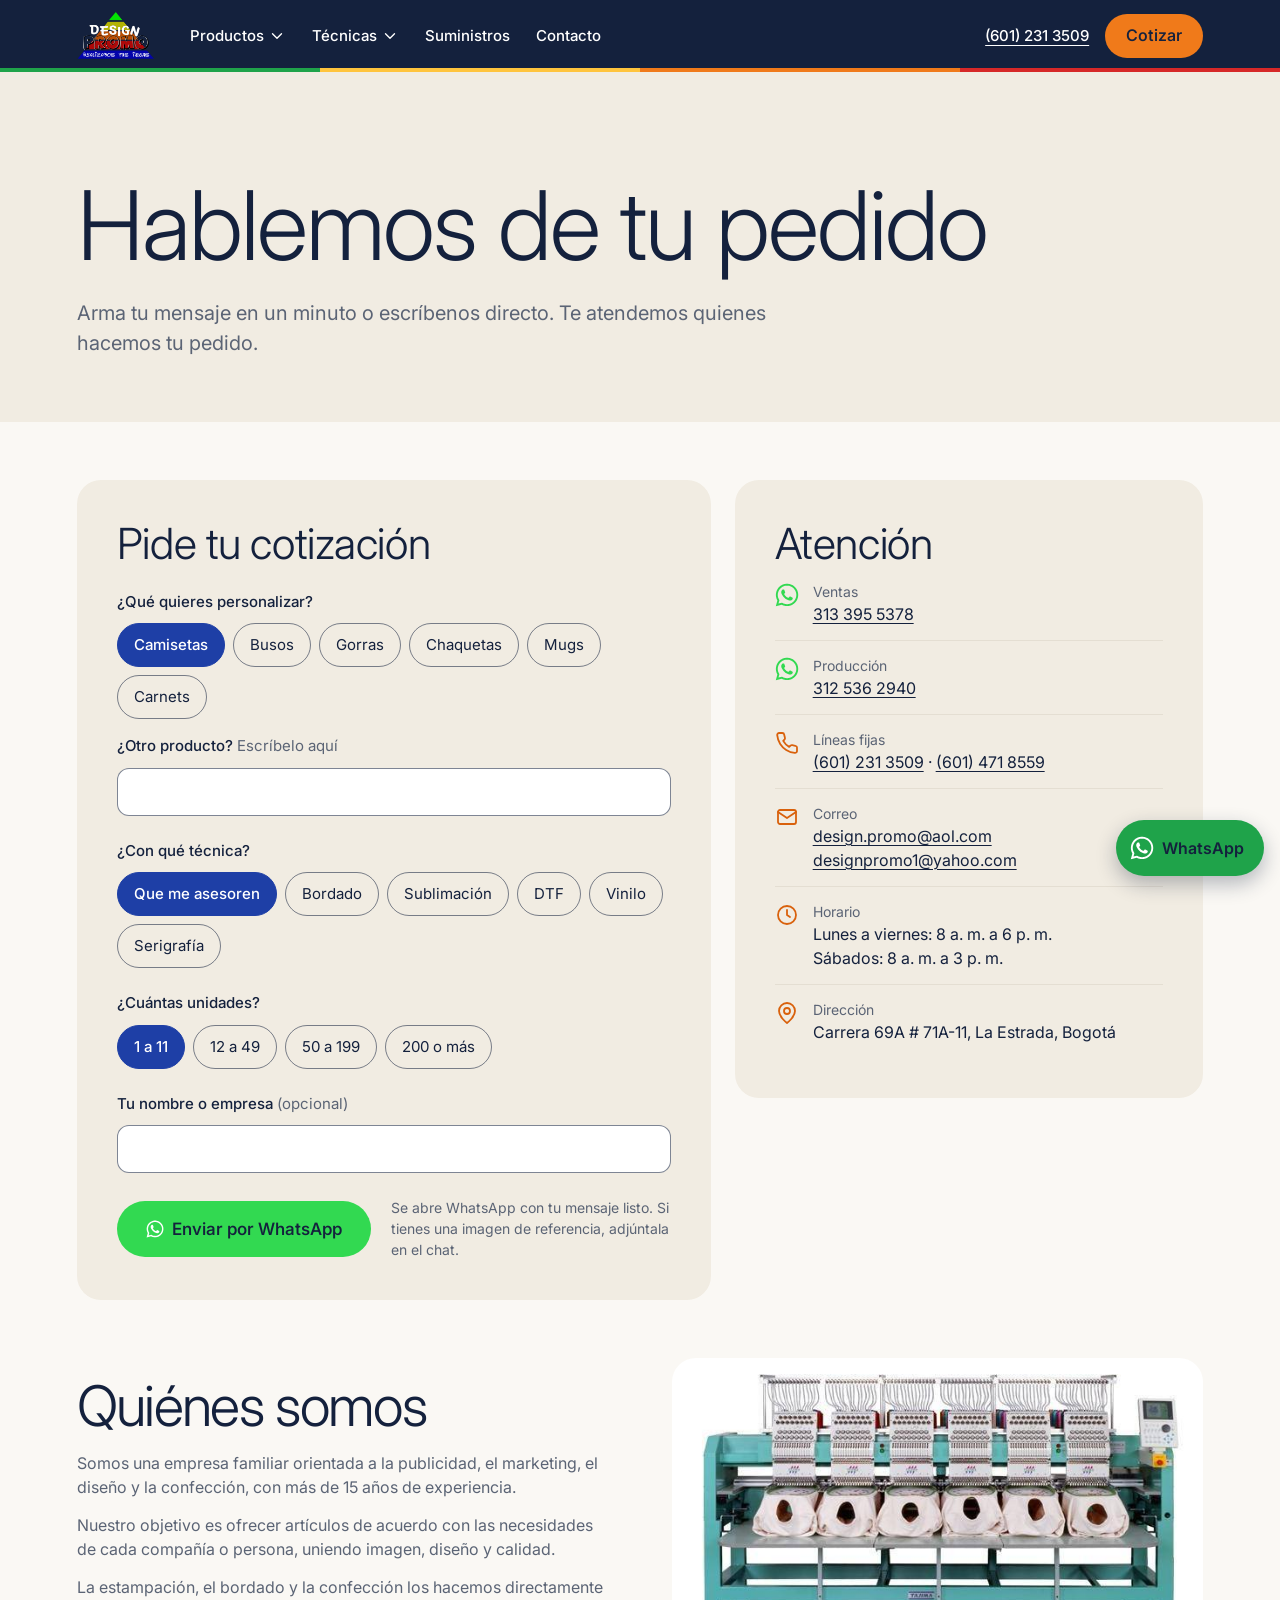
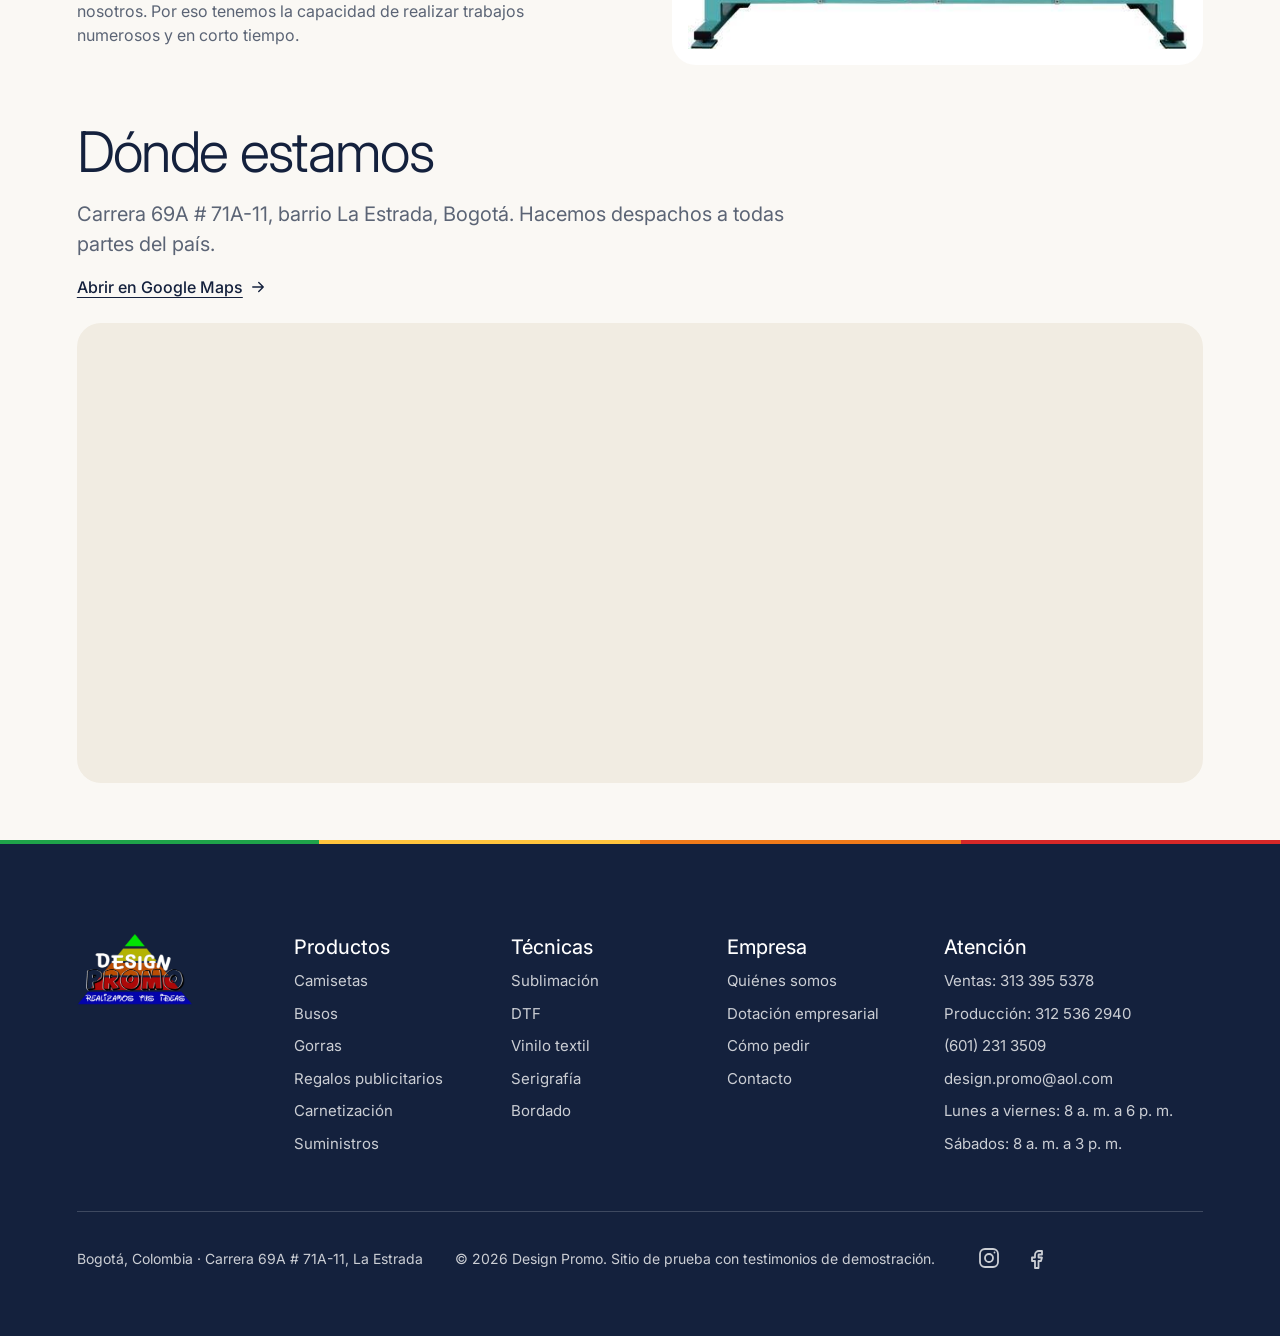
==== commit f2355873: "Quita Empresas del menú principal Co-Authored-By: Claude Opus 5.5 <noreply@anthropic.com>" ====
--- a/contacto.html
+++ b/contacto.html
@@ -101,7 +101,6 @@
 						</ul>
 					</div>
 				</li>
-				<li class="nav__item"><a class="nav__link" href="index.html#empresas">Empresas</a></li>
 				<li class="nav__item"><a class="nav__link" href="productos.html#suministros">Suministros</a></li>
 				<li class="nav__item"><a class="nav__link" href="contacto.html">Contacto</a></li>
 			</ul>
--- a/assets/css/styles.css
+++ b/assets/css/styles.css
@@ -53,7 +53,7 @@
 	/* Espacio y forma */
 	--gutter: clamp(16px, 6vw, 88px);
 	--content: 1264px;
-	--space-section: clamp(80px, 9vw, 128px);
+	--space-section: clamp(40px, 4.5vw, 64px);
 	--header-h: 72px;
 	--radius-s: 12px;
 	--radius-m: 24px;
@@ -770,8 +770,14 @@
 	background: var(--color-seccion);
 }
 
+/* Resplandores de la marca sobre el azul noche. */
 .sheet--azul {
-	background: var(--color-primario);
+	background:
+		radial-gradient(60% 34% at 88% 14%, rgba(30, 63, 166, 0.62), transparent 72%),
+		radial-gradient(52% 30% at 6% 42%, rgba(30, 63, 166, 0.34), transparent 74%),
+		radial-gradient(56% 34% at 14% 88%, rgba(30, 63, 166, 0.5), transparent 74%),
+		radial-gradient(44% 26% at 104% 66%, rgba(240, 122, 26, 0.11), transparent 72%),
+		var(--color-tinta);
 }
 
 .section {
@@ -811,45 +817,64 @@
 /* Frase por partes -------------------------------------------------------- */
 
 .statement {
-	padding-block: clamp(72px, 9vw, 120px) clamp(48px, 6vw, 72px);
+	padding-block: clamp(36px, 4.5vw, 60px) clamp(48px, 6vw, 72px);
 }
 
 .statement__text {
 	max-width: 21em;
 	font-size: var(--fs-d2);
-	font-weight: 330;
-	line-height: 1.1;
+	font-weight: 500;
+	line-height: 1.28;
 	letter-spacing: -0.02em;
 }
 
-.js .statement__text span {
-	color: rgba(20, 33, 61, 0.28);
-	transition: color 0.4s ease;
-}
-
-.js .statement__text span[data-state="past"] {
-	color: rgba(20, 33, 61, 0.5);
-}
-
-/* Cada oración se enciende con un color de la pirámide del logo, de arriba abajo. */
+/* Cada oración lleva un color de la pirámide del logo, de arriba abajo:
+   --luz para el texto sobre el fondo, --luz-fondo y --luz-tinta para el marcador. */
 .statement__text span:nth-child(1) {
 	--luz: var(--color-exito);
+	--luz-fondo: var(--color-exito);
+	--luz-tinta: var(--color-tinta);
 }
 
 .statement__text span:nth-child(2) {
 	--luz: var(--color-detalle-texto);
+	--luz-fondo: var(--color-detalle);
+	--luz-tinta: var(--color-tinta);
 }
 
 .statement__text span:nth-child(3) {
 	--luz: var(--color-acento-texto);
+	--luz-fondo: var(--color-acento);
+	--luz-tinta: var(--color-tinta);
 }
 
 .statement__text span:nth-child(4) {
 	--luz: var(--color-oferta);
+	--luz-fondo: var(--color-oferta);
+	--luz-tinta: var(--color-blanco);
+}
+
+.js .statement__text {
+	margin-inline: -0.16em;
+}
+
+.js .statement__text span {
+	padding-inline: 0.16em;
+	border-radius: 0.14em;
+	color: rgba(20, 33, 61, 0.28);
+	background: linear-gradient(var(--luz-fondo), var(--luz-fondo)) no-repeat 0 0 / 0 100%;
+	-webkit-box-decoration-break: clone;
+	box-decoration-break: clone;
+	transition: color 0.3s ease, background-size 0.45s var(--ease);
+}
+
+.js .statement__text span[data-state="past"] {
+	color: var(--luz);
 }
 
 .js .statement__text span[data-state="on"] {
-	color: var(--luz);
+	color: var(--luz-tinta);
+	background-size: 100% 100%;
 }
 
 /* Carrusel continuo ------------------------------------------------------- */
@@ -989,7 +1014,7 @@
 	grid-template-columns: minmax(0, 1fr) auto;
 	gap: clamp(32px, 6vw, 88px);
 	align-items: center;
-	padding: clamp(24px, 5.5vw, 72px);
+	padding: clamp(24px, 2.75vw, 36px) clamp(24px, 5.5vw, 72px);
 	border-radius: var(--radius-m);
 	background: var(--color-seccion);
 }
@@ -1888,7 +1913,15 @@
 	width: 10px;
 	height: 10px;
 	border-radius: 50%;
-	background: rgba(20, 33, 61, 0.26);
+	background: #C0392B;
+}
+
+.pricelist__bar i:nth-child(2) {
+	background: #27AE60;
+}
+
+.pricelist__bar i:nth-child(3) {
+	background: #F39C12;
 }
 
 .pricelist__bar h3 {
@@ -1938,114 +1971,115 @@
 	display: grid;
 	grid-template-columns: repeat(2, minmax(0, 1fr));
 	gap: clamp(32px, 5vw, 72px);
-	align-items: center;
 	margin-top: clamp(48px, 6vw, 80px);
+}
+
+/* El texto se reparte en toda la altura de los videos. */
+.maker__text {
+	display: flex;
+	flex-direction: column;
+	justify-content: space-between;
+	gap: clamp(24px, 3vw, 32px);
+}
+
+.maker__text .t-h3 {
+	font-size: var(--fs-h2);
+	line-height: 1.08;
+	letter-spacing: -0.03em;
 }
 
 .maker__text > p {
 	max-width: 44ch;
+	font-size: clamp(1.125rem, 1rem + 0.5vw, 1.5rem);
+	line-height: 1.4;
 	color: var(--color-texto-suave);
 }
 
 .stats {
-	display: flex;
-	flex-wrap: wrap;
-	gap: 28px 48px;
-	margin-block: 32px;
+	display: grid;
+	grid-template-columns: repeat(2, minmax(0, 1fr));
+	gap: 24px;
+	padding-block: clamp(20px, 2.4vw, 28px);
+	border-block: 1px solid var(--color-borde);
 }
 
 .stats dt {
 	font-family: var(--mono);
-	font-size: 13px;
+	font-size: clamp(0.8125rem, 0.75rem + 0.2vw, 0.9375rem);
 	letter-spacing: 0.06em;
 	color: var(--destaque);
 	text-transform: uppercase;
 }
 
 .stats dd {
-	font-size: var(--fs-d2);
+	margin-top: 4px;
+	font-size: clamp(3.5rem, 7.5vw, 6rem);
 	font-weight: 300;
 	line-height: 1.1;
 	letter-spacing: -0.02em;
+	white-space: nowrap;
 }
 
 .stats small {
-	font-size: 0.36em;
+	font-size: 0.32em;
 	letter-spacing: 0;
 	color: var(--color-texto-suave);
 }
 
+/* Dos videos verticales del taller, escalonados como reels. */
 .maker__art {
-	position: relative;
-	min-height: 480px;
-}
-
-.maker__machine {
-	position: absolute;
-	top: 14%;
-	left: 8%;
-	width: 84%;
-	aspect-ratio: 4 / 3;
-	padding: 16px;
+	display: grid;
+	grid-template-columns: repeat(2, minmax(0, 1fr));
+	gap: clamp(12px, 2vw, 24px);
+	align-items: start;
+	place-self: center;
+	width: 100%;
+	max-width: 600px;
+}
+
+.maker__video {
+	display: block;
+	width: 100%;
+	height: auto;
+	aspect-ratio: 9 / 16;
 	border-radius: var(--radius-m);
-	background: var(--color-blanco);
-	box-shadow: var(--shadow);
-	object-fit: contain;
-}
-
-/* El sello tiene fondo blanco: se presenta como una calcomanía. */
-.maker__seal {
-	position: absolute;
-	right: 0;
-	bottom: 6%;
-	z-index: 2;
-	width: 34%;
-	border-radius: 16px;
-	box-shadow: var(--shadow);
-	transform: rotate(-4deg);
-}
-
-.float {
-	position: absolute;
-	z-index: 1;
-	width: 17%;
-	aspect-ratio: 1;
-	border-radius: 16px;
-	background: var(--color-blanco);
 	box-shadow: var(--shadow);
 	object-fit: cover;
-	animation: float 6s ease-in-out infinite alternate;
-}
-
-.float--1 {
-	top: 2%;
-	left: 0;
-}
-
-.float--2 {
-	top: 0;
-	right: 6%;
-	animation-delay: -2s;
-}
-
-.float--3 {
-	bottom: 12%;
-	left: -2%;
-	animation-delay: -4s;
-}
-
-.float--4 {
-	bottom: 0;
-	left: 34%;
-	animation-delay: -1s;
-}
-
-@keyframes float {
+}
+
+.maker__video:nth-child(2) {
+	margin-top: clamp(32px, 5vw, 64px);
+}
+
+/* Con el scroll, cada video se mueve un poco en sentido contrario al otro. */
+@supports (animation-timeline: view()) {
+	@media (prefers-reduced-motion: no-preference) {
+		.maker__video {
+			animation: maker-sube linear both;
+			animation-timeline: view();
+		}
+
+		.maker__video:nth-child(2) {
+			animation-name: maker-baja;
+		}
+	}
+}
+
+@keyframes maker-sube {
 	from {
-		transform: translateY(-8px);
+		translate: 0 24px;
 	}
 	to {
-		transform: translateY(8px);
+		translate: 0 -24px;
+	}
+}
+
+@keyframes maker-baja {
+	from {
+		translate: 0 -24px;
+	}
+	to {
+		translate: 0 24px;
 	}
 }
 
@@ -2057,11 +2091,54 @@
 	margin-top: clamp(64px, 8vw, 112px);
 }
 
+.ship__map {
+	position: relative;
+	aspect-ratio: 1 / 1.1;
+}
+
 .ship__map canvas {
 	display: block;
 	width: 100%;
-	height: auto;
-	aspect-ratio: 1 / 1.1;
+	height: 100%;
+	opacity: 0;
+	transition: opacity 0.5s ease;
+}
+
+.ship__map.is-ready canvas {
+	opacity: 1;
+}
+
+/* Sin WebGL2 o sin JavaScript queda una foto del mapa. */
+html:not(.js) .ship__map,
+.ship__map.is-respaldo {
+	background: url('../mapa/colombia-3d.webp') center / contain no-repeat;
+}
+
+.ship__label {
+	position: absolute;
+	top: 0;
+	left: 0;
+	padding: 2px 8px;
+	border-radius: 999px;
+	background: rgba(11, 19, 38, 0.72);
+	color: var(--color-blanco);
+	font-size: 13px;
+	font-weight: 500;
+	white-space: nowrap;
+	pointer-events: none;
+	opacity: 0;
+	transition: opacity 0.6s ease;
+}
+
+.ship__label--origen {
+	background: var(--color-detalle);
+	color: var(--color-tinta);
+	font-size: 14px;
+	font-weight: 600;
+}
+
+.ship__map.is-listo .ship__label {
+	opacity: 1;
 }
 
 .ship__text p {
@@ -2477,10 +2554,6 @@
 		min-height: 340px;
 	}
 
-	.maker__art {
-		min-height: 340px;
-	}
-
 	.wa-float {
 		right: 14px;
 		bottom: 16px;
@@ -2517,6 +2590,15 @@
 @media (max-width: 520px) {
 	.site-header__actions {
 		gap: 8px;
+	}
+
+	.ship__label {
+		padding: 1px 6px;
+		font-size: 12px;
+	}
+
+	.ship__label--origen {
+		font-size: 13px;
 	}
 
 	.logo img {
@@ -3031,8 +3113,7 @@
 
 	.js .marquee__track,
 	.js .thumbs__row,
-	.hero__slide.is-active img,
-	.float {
+	.hero__slide.is-active img {
 		animation: none;
 	}
 
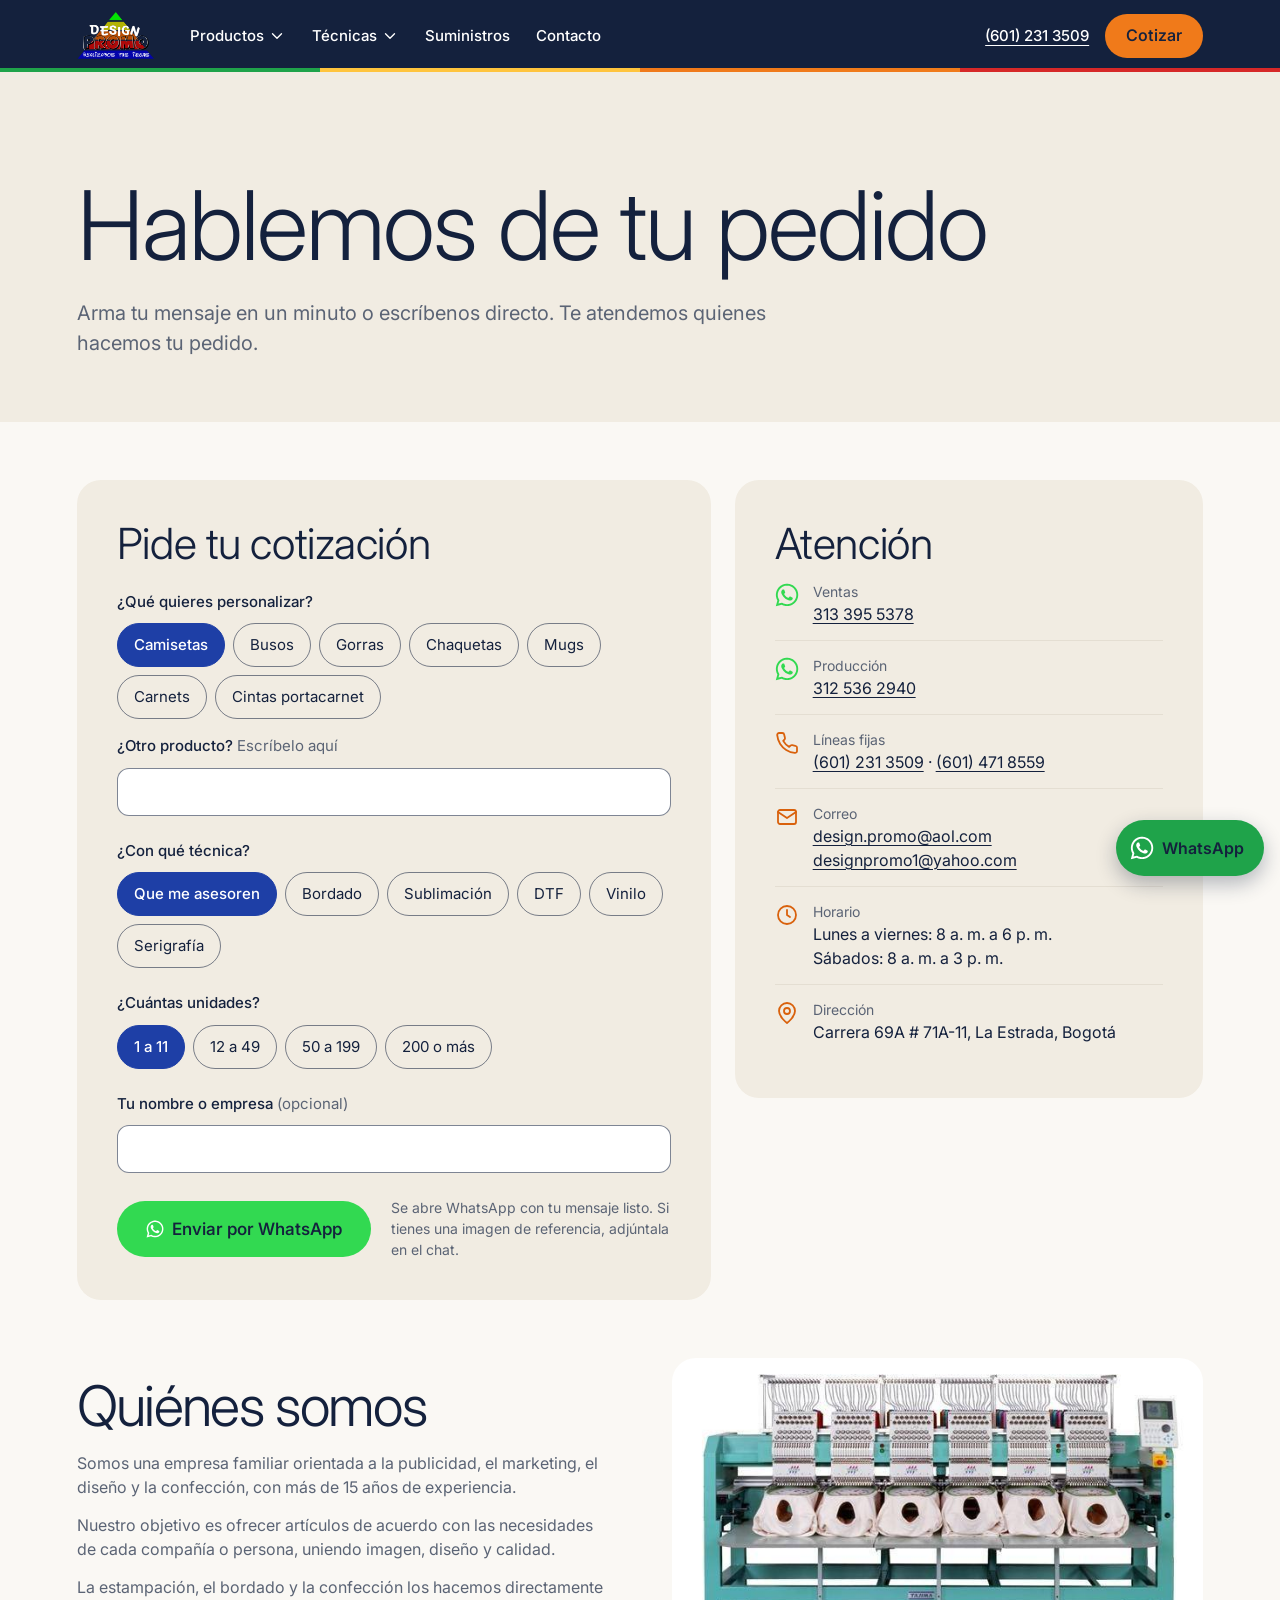
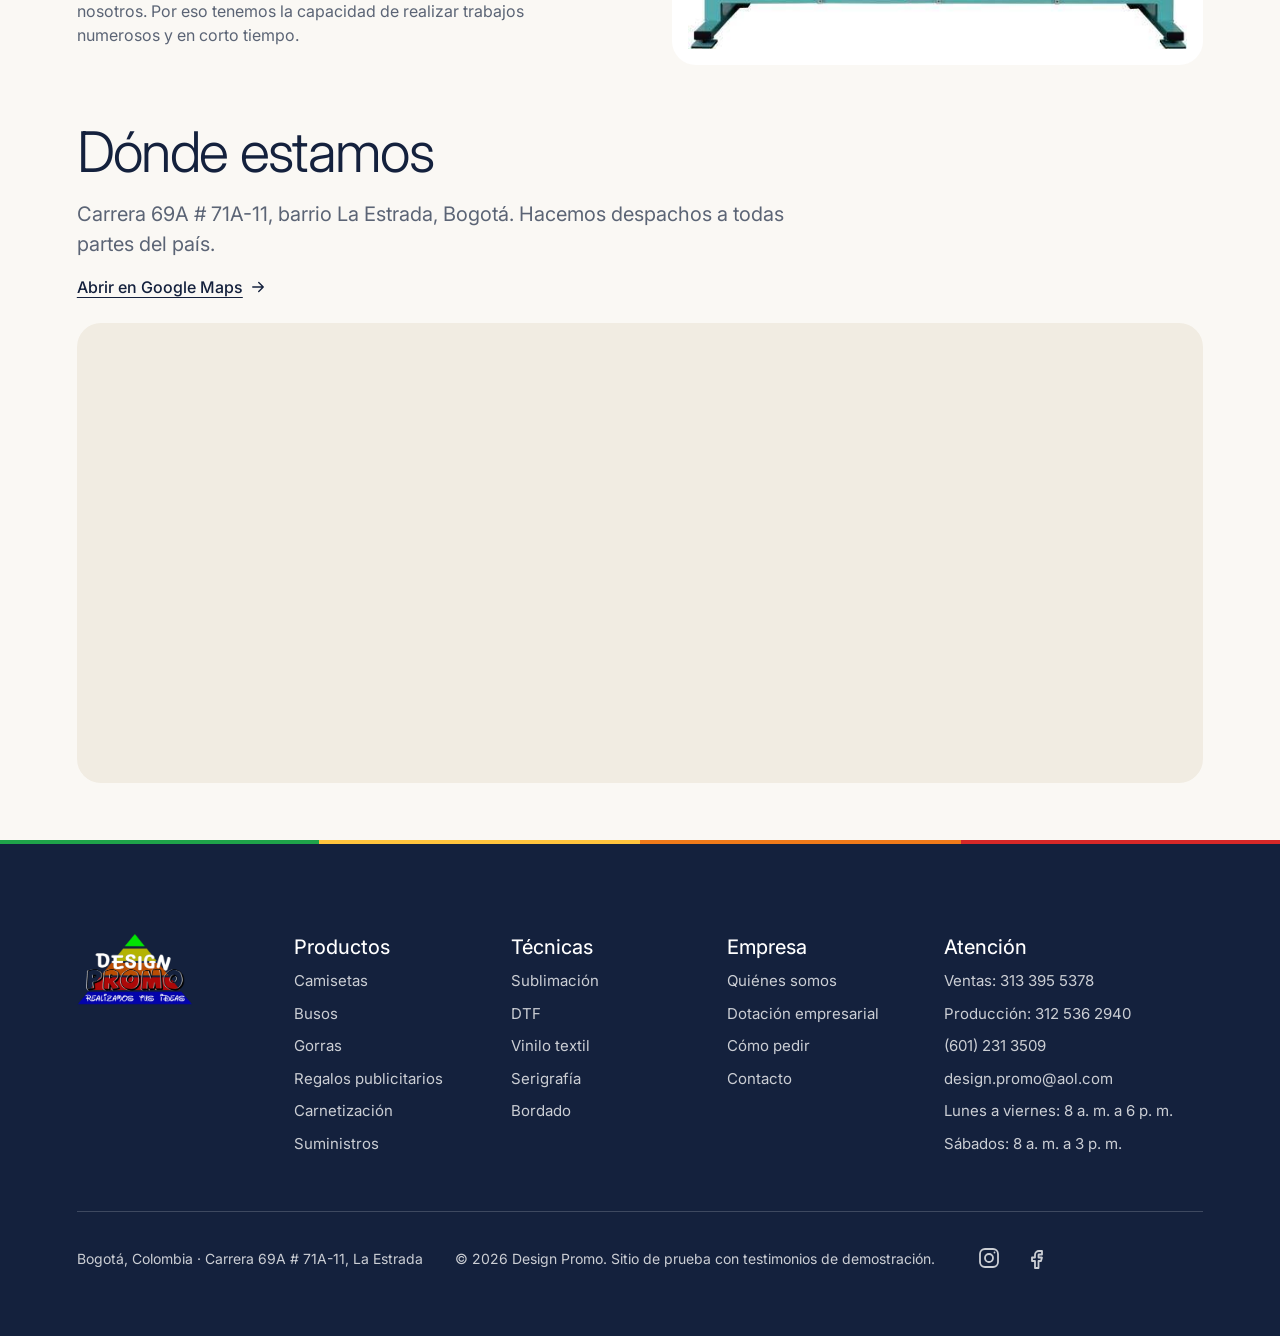
==== commit 4c8608f5: "Agrega Cintas portacarnet al cotizador con sublimación, vinilo y serigrafía Co-Authored-By: Claude O" ====
--- a/contacto.html
+++ b/contacto.html
@@ -138,10 +138,11 @@
 							<div class="chips">
 								<label class="chip"><input type="radio" name="producto" value="camisetas" checked><span>Camisetas</span></label>
 								<label class="chip"><input type="radio" name="producto" value="busos"><span>Busos</span></label>
-								<label class="chip"><input type="radio" name="producto" value="gorras"><span>Gorras</span></label>
-								<label class="chip"><input type="radio" name="producto" value="chaquetas o chalecos"><span>Chaquetas</span></label>
+								<label class="chip"><input type="radio" name="producto" value="gorras" data-sin="Serigrafía"><span>Gorras</span></label>
+								<label class="chip"><input type="radio" name="producto" value="chaquetas o chalecos" data-sin="Serigrafía"><span>Chaquetas</span></label>
 								<label class="chip"><input type="radio" name="producto" value="mugs" data-solo="Sublimación"><span>Mugs</span></label>
 								<label class="chip"><input type="radio" name="producto" value="carnets" data-sin-tecnica><span>Carnets</span></label>
+								<label class="chip"><input type="radio" name="producto" value="cintas portacarnet" data-sin="Bordado,DTF"><span>Cintas portacarnet</span></label>
 							</div>
 							<label class="field__label field__label--otro" for="q-otro">¿Otro producto? <span>Escríbelo aquí</span></label>
 							<input class="input" id="q-otro" name="producto_otro" type="text" autocomplete="off" maxlength="60" data-quote-otro>
--- a/assets/css/styles.css
+++ b/assets/css/styles.css
@@ -240,6 +240,12 @@
 	line-height: 1.5;
 }
 
+/* main.js lleva --avance de 0 a 1 con el scroll. Sin él, la línea queda completa. */
+.subrayado {
+	--avance: 1;
+	background: linear-gradient(var(--color-acento), var(--color-acento)) left bottom / calc(var(--avance) * 100%) 0.08em no-repeat;
+}
+
 .center {
 	text-align: center;
 }
@@ -342,17 +348,6 @@
 	color: var(--color-texto-suave);
 }
 
-/* Igual que .phs-demo-label del plugin: deja claro que el contenido no es real. */
-.demo-tag {
-	display: inline-block;
-	width: fit-content;
-	padding: 4px 10px;
-	border: 1px dashed var(--color-borde-fuerte);
-	border-radius: 6px;
-	font-size: 13px;
-	color: var(--color-texto-suave);
-}
-
 /* Cabecera ---------------------------------------------------------------- */
 
 .site-header {
@@ -631,6 +626,26 @@
 	}
 }
 
+/* Video vertical: llena el hero, con el encuadre en la aguja y el logo bordado. */
+.hero__video {
+	position: absolute;
+	top: 0;
+	left: 0;
+	width: 100%;
+	height: 100%;
+	object-fit: cover;
+	object-position: 50% 44%;
+}
+
+/* En celular el titular ocupa más alto: el video sube para que el logo bordado quede encima. */
+@media (max-width: 520px) {
+	.hero__video {
+		top: auto;
+		bottom: 0;
+		height: 125%;
+	}
+}
+
 /* Velo: asegura el contraste del texto sobre escenas claras. */
 .hero::after {
 	content: "";
@@ -1330,41 +1345,150 @@
 	white-space: nowrap;
 }
 
-.rings {
+/* Órbita: el logo al centro y los canales girando alrededor. Las medidas van en
+   cqmin (lado corto de la tarjeta) para que todo quepa, angosta o ancha. */
+.orbit {
+	--tile: clamp(40px, 12cqmin, 60px);
+	--item: var(--tile);
+	container-type: size;
 	background:
-		radial-gradient(circle at 50% 50%, rgba(240, 122, 26, 0.3), transparent 42%),
-		repeating-radial-gradient(circle at 50% 50%, transparent 0 67px, rgba(20, 33, 61, 0.13) 67px 68px),
+		radial-gradient(circle at 50% 50%, rgba(240, 122, 26, 0.24), transparent 42%),
 		var(--color-seccion);
 }
 
-.rings--alt {
-	background:
-		radial-gradient(circle at 50% 50%, rgba(31, 163, 74, 0.24), transparent 42%),
-		repeating-radial-gradient(circle at 50% 50%, transparent 0 67px, rgba(20, 33, 61, 0.13) 67px 68px),
-		var(--color-seccion);
-}
-
-.ring-icon {
+.orbit::after,
+.orbit__ring {
+	content: "";
 	position: absolute;
-	top: var(--y);
-	left: var(--x);
+	top: 50%;
+	left: 50%;
+	width: calc(var(--r) * 2);
+	aspect-ratio: 1;
+	border: 1px solid rgba(20, 33, 61, 0.13);
+	border-radius: 50%;
+	translate: -50% -50%;
+}
+
+.orbit::after {
+	--r: 73cqmin;
+}
+
+/* Cada anillo gira y cada ícono gira al revés lo mismo, así se ven derechos. */
+.orbit__ring {
+	animation: orbit-gira var(--t) linear infinite var(--sentido);
+}
+
+.orbit__ring--in {
+	--r: 25cqmin;
+	--t: 32s;
+	--sentido: normal;
+	--contra: reverse;
+}
+
+.orbit__ring--out {
+	--r: 41cqmin;
+	--t: 48s;
+	--sentido: reverse;
+	--contra: normal;
+}
+
+/* Anillo exterior: solo cuadrados difuminados, que asoman por los bordes. */
+.orbit__ring--far {
+	--r: 57cqmin;
+	--t: 70s;
+	--sentido: normal;
+	--contra: reverse;
+}
+
+.orbit__item {
+	position: absolute;
+	top: 50%;
+	left: 50%;
+	width: var(--item);
+	height: var(--item);
+	margin: calc(var(--item) / -2);
+	transform: rotate(var(--a)) translateX(var(--r)) rotate(calc(var(--a) * -1));
+}
+
+.orbit__item i {
 	display: grid;
 	place-items: center;
-	width: 56px;
-	height: 56px;
+	width: 100%;
+	height: 100%;
 	border: 1px solid var(--color-borde);
-	border-radius: 16px;
+	border-radius: 28%;
 	background: var(--color-blanco);
-	transform: translate(-50%, -50%);
-}
-
-.ring-icon:first-child {
-	width: 72px;
-	height: 72px;
+	box-shadow: 0 6px 18px rgba(20, 33, 61, 0.08);
+	animation: orbit-gira var(--t) linear infinite var(--contra);
+}
+
+.orbit__item--wa i {
 	border-color: transparent;
-	border-radius: 22px;
 	background: var(--color-exito);
 	color: var(--color-blanco);
+}
+
+.orbit__item--logo img {
+	width: 62%;
+	height: auto;
+}
+
+/* Cuadrados vacíos y borrosos que dan profundidad a la órbita. */
+.orbit__item--ghost {
+	--item: calc(var(--tile) * var(--s));
+}
+
+.orbit__item--ghost i {
+	box-shadow: none;
+	opacity: 0.8;
+	filter: blur(calc(var(--item) / 14));
+}
+
+.orbit__core {
+	position: absolute;
+	top: 50%;
+	left: 50%;
+	display: grid;
+	place-items: center;
+	width: 30cqmin;
+	aspect-ratio: 1;
+	border-radius: 50%;
+	background: var(--color-blanco);
+	box-shadow: 0 12px 32px rgba(20, 33, 61, 0.14);
+	translate: -50% -50%;
+}
+
+.orbit__core img {
+	width: 76%;
+	height: auto;
+}
+
+/* Un pulso suave que sale del logo. */
+.orbit__core::after {
+	content: "";
+	position: absolute;
+	inset: 0;
+	border: 2px solid rgba(240, 122, 26, 0.45);
+	border-radius: 50%;
+	opacity: 0;
+	animation: orbit-pulso 3.2s var(--ease) infinite;
+}
+
+@keyframes orbit-gira {
+	to {
+		rotate: 1turn;
+	}
+}
+
+@keyframes orbit-pulso {
+	from {
+		opacity: 1;
+		scale: 1;
+	}
+	to {
+		opacity: 0;
+		scale: 1.45;
+	}
 }
 
 /* Técnicas ---------------------------------------------------------------- */
@@ -1733,10 +1857,6 @@
 	justify-content: space-between;
 	gap: 24px;
 	margin-bottom: clamp(32px, 4vw, 48px);
-}
-
-.quotes__head .demo-tag {
-	margin-top: 12px;
 }
 
 .quotes__nav {
@@ -2088,12 +2208,15 @@
 	grid-template-columns: minmax(0, 1.1fr) minmax(0, 0.9fr);
 	gap: clamp(32px, 5vw, 72px);
 	align-items: center;
-	margin-top: clamp(64px, 8vw, 112px);
-}
-
+	margin-top: clamp(26px, 3.2vw, 45px);
+}
+
+/* El lienzo deja aire alrededor del país; los márgenes negativos lo absorben. */
 .ship__map {
 	position: relative;
 	aspect-ratio: 1 / 1.1;
+	margin-block: -11% -14.5%;
+	pointer-events: none;
 }
 
 .ship__map canvas {
@@ -2501,6 +2624,10 @@
 		grid-template-columns: minmax(0, 1fr);
 	}
 
+	.ship__map {
+		margin-bottom: 0;
+	}
+
 	.prices {
 		grid-template-columns: minmax(0, 1fr);
 		gap: 16px;
@@ -3113,7 +3240,10 @@
 
 	.js .marquee__track,
 	.js .thumbs__row,
-	.hero__slide.is-active img {
+	.hero__slide.is-active img,
+	.orbit__ring,
+	.orbit__item i,
+	.orbit__core::after {
 		animation: none;
 	}
 
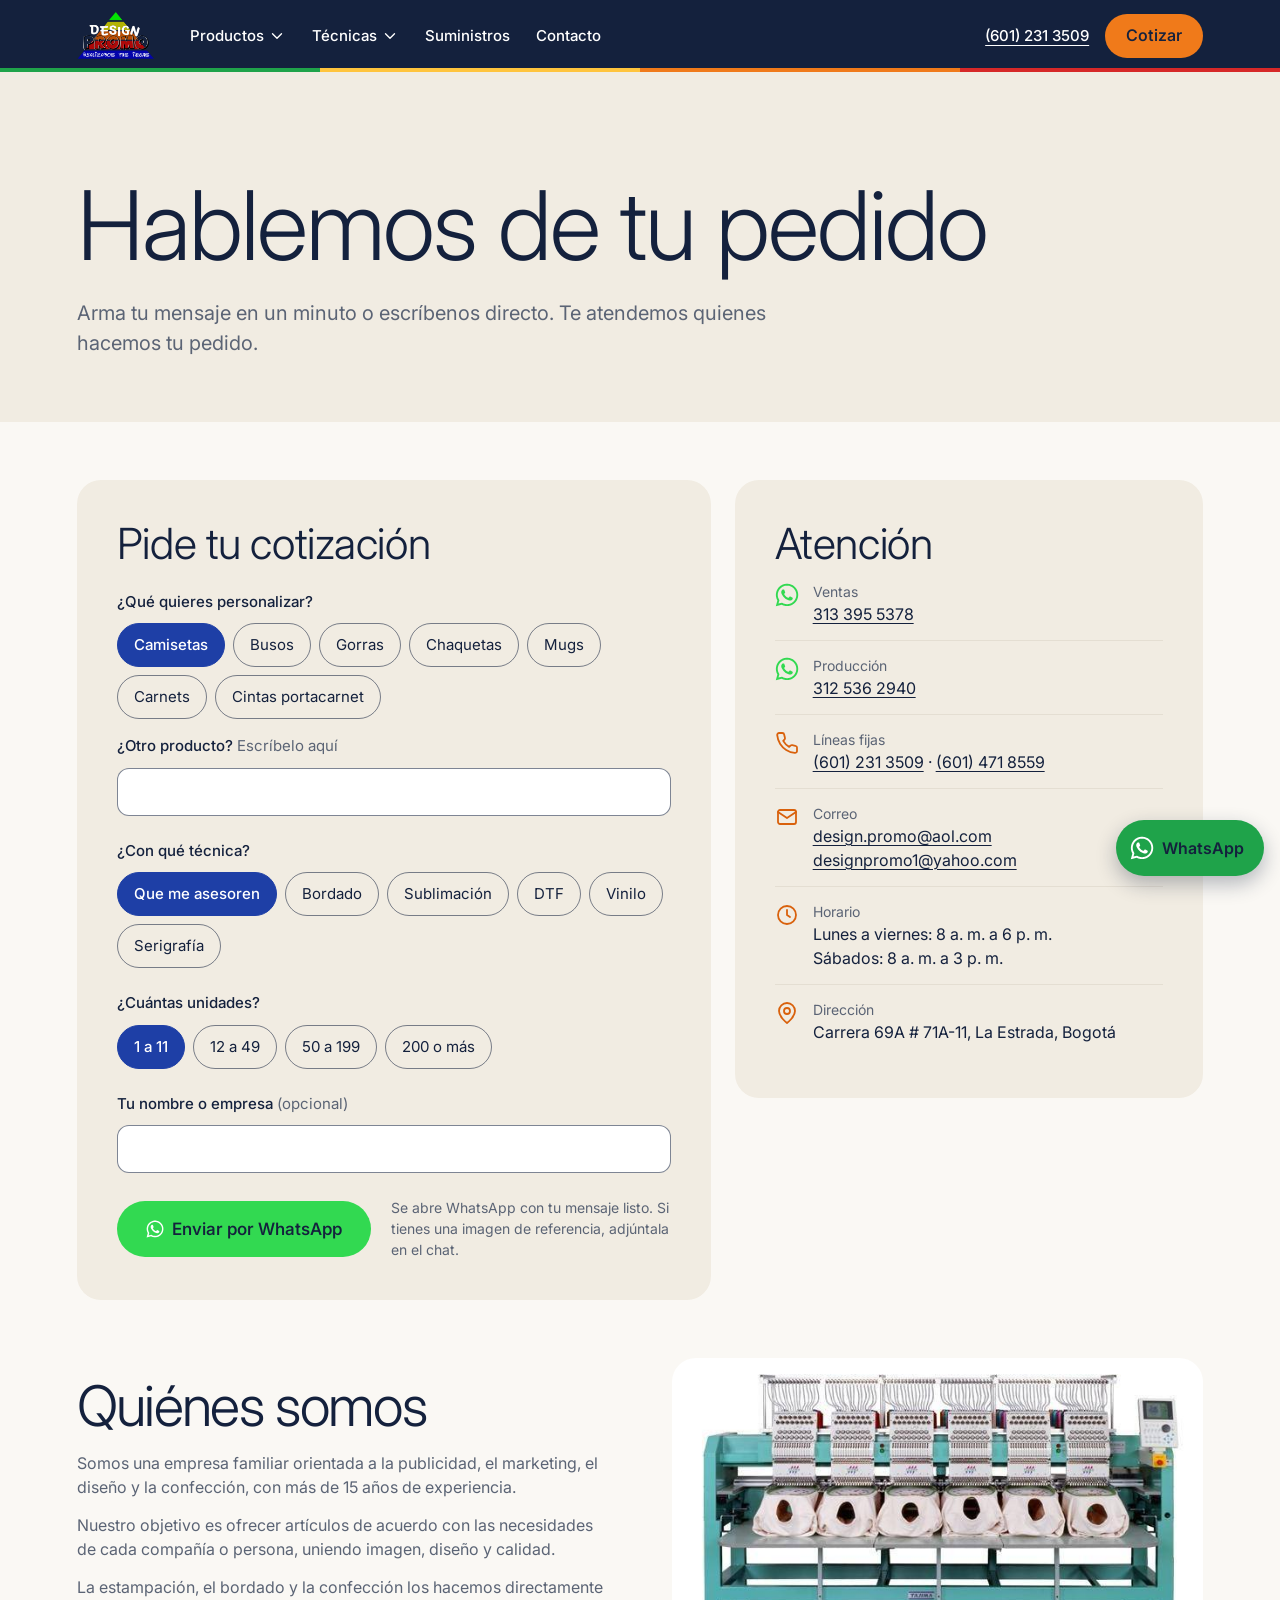
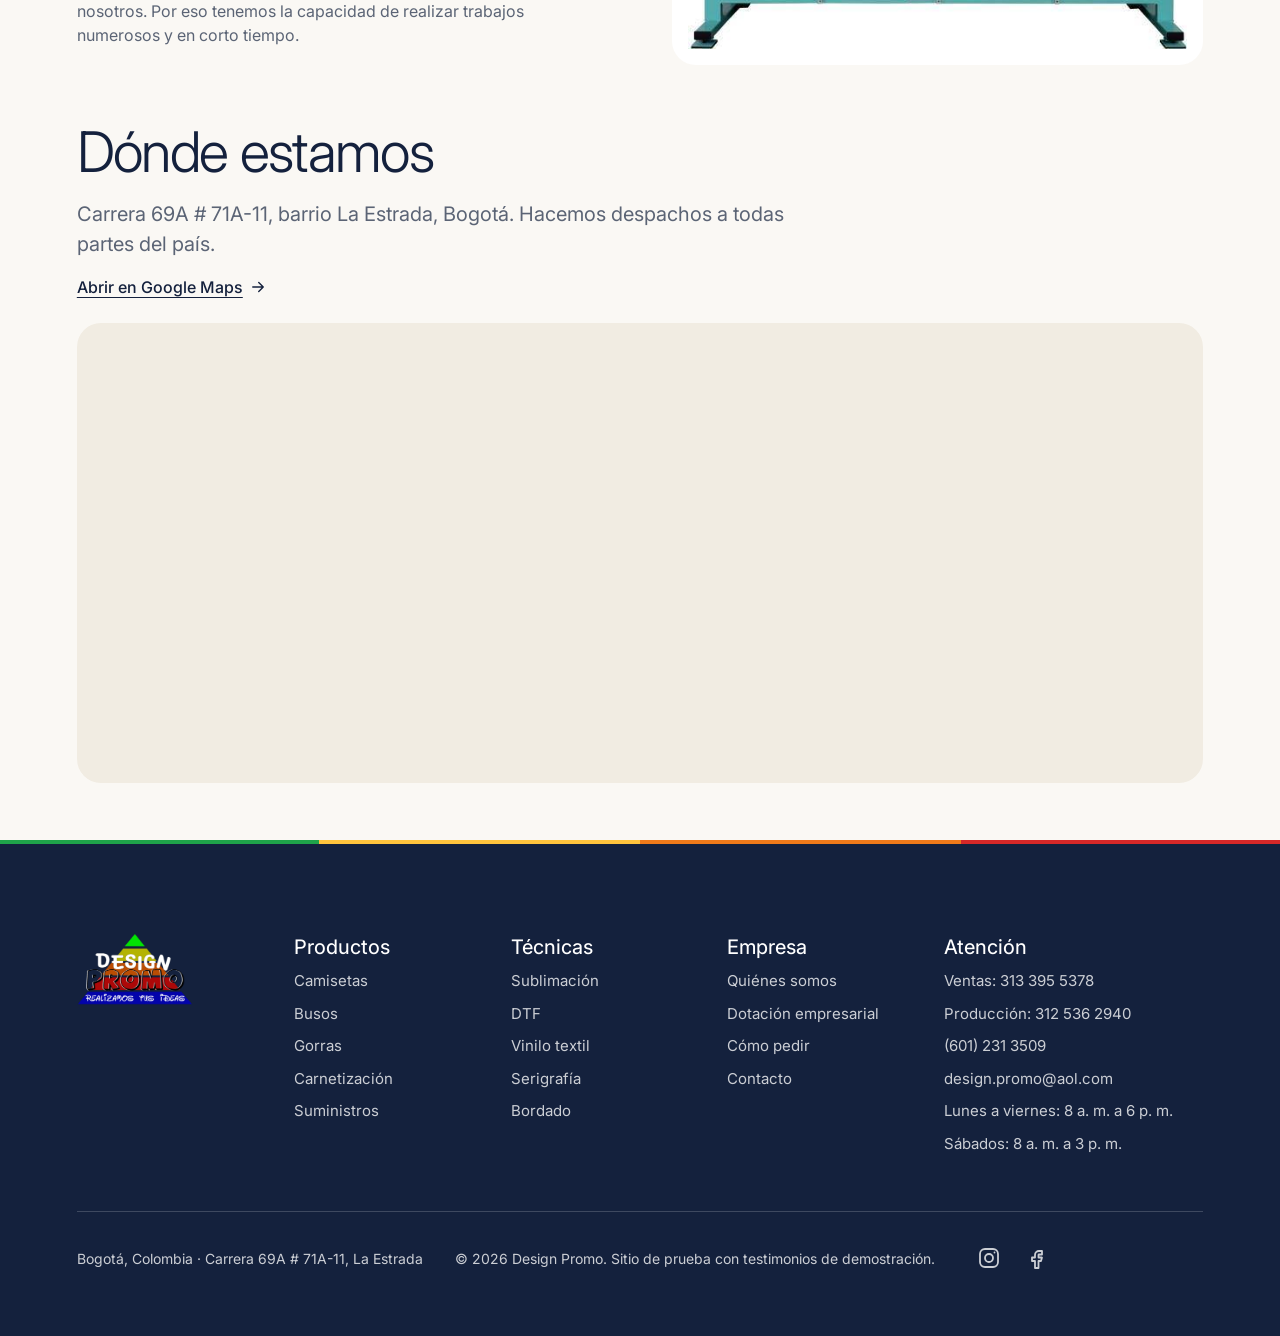
==== commit e51c5c4a: "Quita el apartado de Regalos publicitarios del catálogo y sus enlaces Co-Authored-By: Claude Opus 5." ====
--- a/contacto.html
+++ b/contacto.html
@@ -73,9 +73,8 @@
 							</ul>
 						</div>
 						<div class="nav__col">
-							<p class="nav__heading"><a href="productos.html#regalos">Regalos y carnets</a></p>
-							<ul>
-								<li><a href="productos.html#regalos">Regalos publicitarios</a></li>
+							<p class="nav__heading"><a href="productos.html#mugs">Mugs y carnets</a></p>
+							<ul>
 								<li><a href="productos.html#mugs">Mugs, termos y caramañolas</a></li>
 								<li><a href="productos.html#carnetizacion">Carnetización</a></li>
 							</ul>
@@ -227,7 +226,6 @@
 							<li><a href="productos.html#camisetas">Camisetas</a></li>
 							<li><a href="productos.html#busos">Busos</a></li>
 							<li><a href="productos.html#gorras">Gorras</a></li>
-							<li><a href="productos.html#regalos">Regalos publicitarios</a></li>
 							<li><a href="productos.html#carnetizacion">Carnetización</a></li>
 							<li><a href="productos.html#suministros">Suministros</a></li>
 						</ul>
--- a/assets/css/styles.css
+++ b/assets/css/styles.css
@@ -1203,7 +1203,7 @@
 	height: 38px;
 	padding: 2px;
 	border-radius: 50%;
-	background: var(--color-tinta);
+	background: #ffffff;
 	object-fit: contain;
 }
 
@@ -2000,89 +2000,147 @@
 
 /* Suministros ------------------------------------------------------------- */
 
-.prices {
+/* Una sola hoja blanca dividida en tres columnas, como una lista de precios
+   impresa: sin sombra, sin letra monoespaciada y con la foto del producto. */
+.pricesheet {
 	display: grid;
 	grid-template-columns: repeat(3, minmax(0, 1fr));
-	gap: 20px;
-	align-items: center;
-}
-
-.pricelist {
-	overflow: hidden;
-	border: 1px solid var(--color-borde);
-	border-radius: 16px;
+	border-radius: 24px;
 	background: var(--color-blanco);
-	font-family: var(--mono);
-	box-shadow: var(--shadow);
-}
-
-.pricelist--front {
-	transform: translateY(-16px);
-}
-
-.pricelist__bar {
-	display: flex;
-	align-items: center;
-	gap: 6px;
-	padding: 12px 16px;
-	border-bottom: 1px solid var(--color-borde);
-	background: var(--color-seccion);
-}
-
-.pricelist__bar i {
-	width: 10px;
-	height: 10px;
-	border-radius: 50%;
-	background: #C0392B;
-}
-
-.pricelist__bar i:nth-child(2) {
-	background: #27AE60;
-}
-
-.pricelist__bar i:nth-child(3) {
-	background: #F39C12;
-}
-
-.pricelist__bar h3 {
-	margin-left: 8px;
-	font-family: var(--font);
+}
+
+.pricesheet__group {
+	display: flex;
+	flex-direction: column;
+	padding: 24px 28px 28px;
+}
+
+.pricesheet__group + .pricesheet__group {
+	border-left: 1px solid var(--color-borde);
+}
+
+.pricesheet__photo {
+	width: 100%;
+	height: auto;
+	aspect-ratio: 16 / 9;
+	margin-bottom: 20px;
+	object-fit: contain;
+}
+
+.pricesheet__head {
+	display: flex;
+	align-items: baseline;
+	justify-content: space-between;
+	gap: 12px;
+	padding-bottom: 10px;
+	border-bottom: 1px solid var(--color-texto);
+}
+
+.pricesheet__head h3 {
+	font-size: 20px;
+	font-weight: 450;
+	line-height: 1.3;
+}
+
+.pricesheet__head span {
+	flex: none;
 	font-size: 14px;
-	font-weight: 600;
-}
-
-.pricelist__bar span {
-	margin-left: auto;
-	font-size: 13px;
-	color: var(--color-texto-suave);
-}
-
-.pricelist dl {
-	padding: 6px 16px;
-}
-
-.pricelist dl div {
-	display: flex;
+	color: var(--color-texto-suave);
+}
+
+.pricesheet__list a {
+	display: flex;
+	align-items: baseline;
 	justify-content: space-between;
 	gap: 16px;
-	padding-block: 10px;
-	border-bottom: 1px dashed var(--color-borde);
-	font-size: 14.5px;
-}
-
-.pricelist dt {
-	color: var(--color-texto-suave);
-}
-
-.pricelist dd {
+	margin-inline: -8px;
+	padding: 12px 8px;
+	border-bottom: 1px solid var(--color-borde);
+	color: var(--color-texto);
+	text-decoration: none;
+	transition: background-color 0.2s ease;
+}
+
+.pricesheet__list a:hover {
+	background: var(--tinte);
+}
+
+.pricesheet__name {
+	font-size: 15px;
+	line-height: 1.35;
+}
+
+.pricesheet__name small {
+	display: block;
+	margin-top: 2px;
+	font-size: 13px;
+	color: var(--color-texto-suave);
+	font-variant-numeric: tabular-nums;
+}
+
+.pricesheet__price {
+	flex: none;
+	font-size: 16px;
 	font-weight: 600;
 	color: var(--destaque);
-}
-
-.pricelist__foot {
-	padding: 4px 16px 14px;
-	font-size: 13px;
-	color: var(--color-texto-suave);
+	font-variant-numeric: tabular-nums;
+}
+
+.pricesheet__foot {
+	margin-top: auto;
+	padding-top: 14px;
+	font-size: 14px;
+	color: var(--color-texto-suave);
+}
+
+.pricesheet__note {
+	display: flex;
+	align-items: flex-start;
+	gap: 8px;
+}
+
+.pricesheet__note .icon {
+	flex: none;
+	margin-top: 1px;
+	color: var(--color-exito);
+}
+
+/* Tablet: un grupo por fila, con la foto a la izquierda. */
+@media (max-width: 1024px) {
+	.pricesheet {
+		grid-template-columns: minmax(0, 1fr);
+	}
+
+	.pricesheet__group {
+		display: grid;
+		grid-template-columns: minmax(0, 2fr) minmax(0, 3fr);
+		grid-template-rows: auto auto 1fr;
+		column-gap: 32px;
+		padding: 28px;
+	}
+
+	.pricesheet__group + .pricesheet__group {
+		border-top: 1px solid var(--color-borde);
+		border-left: 0;
+	}
+
+	.pricesheet__photo {
+		grid-row: 1 / span 3;
+		align-self: center;
+		margin-bottom: 0;
+	}
+}
+
+/* Celular: la foto arriba y la lista debajo. */
+@media (max-width: 600px) {
+	.pricesheet__group {
+		display: flex;
+		padding: 20px;
+	}
+
+	.pricesheet__photo {
+		margin-bottom: 16px;
+	}
 }
 
 /* Fabricante -------------------------------------------------------------- */
@@ -2628,15 +2686,6 @@
 		margin-bottom: 0;
 	}
 
-	.prices {
-		grid-template-columns: minmax(0, 1fr);
-		gap: 16px;
-	}
-
-	.pricelist--front {
-		transform: none;
-	}
-
 	.steps__media {
 		aspect-ratio: 4 / 3;
 	}
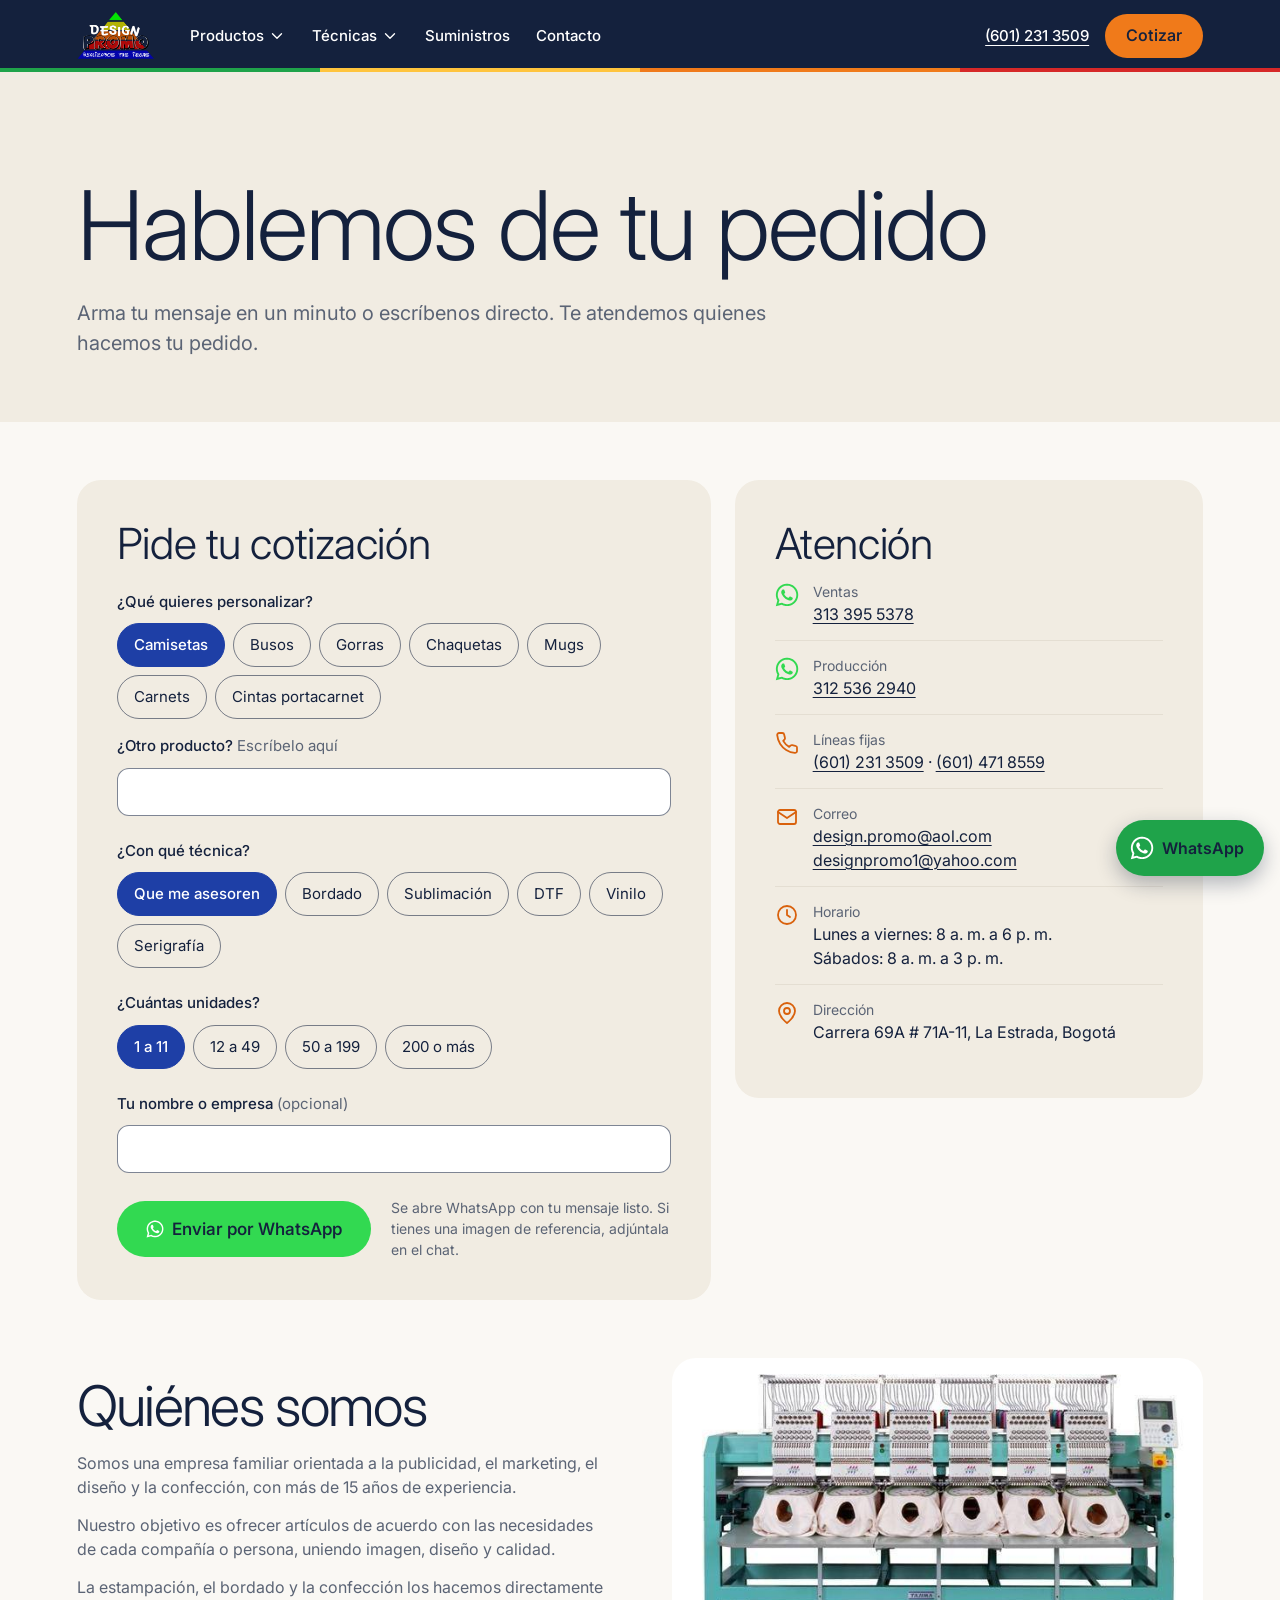
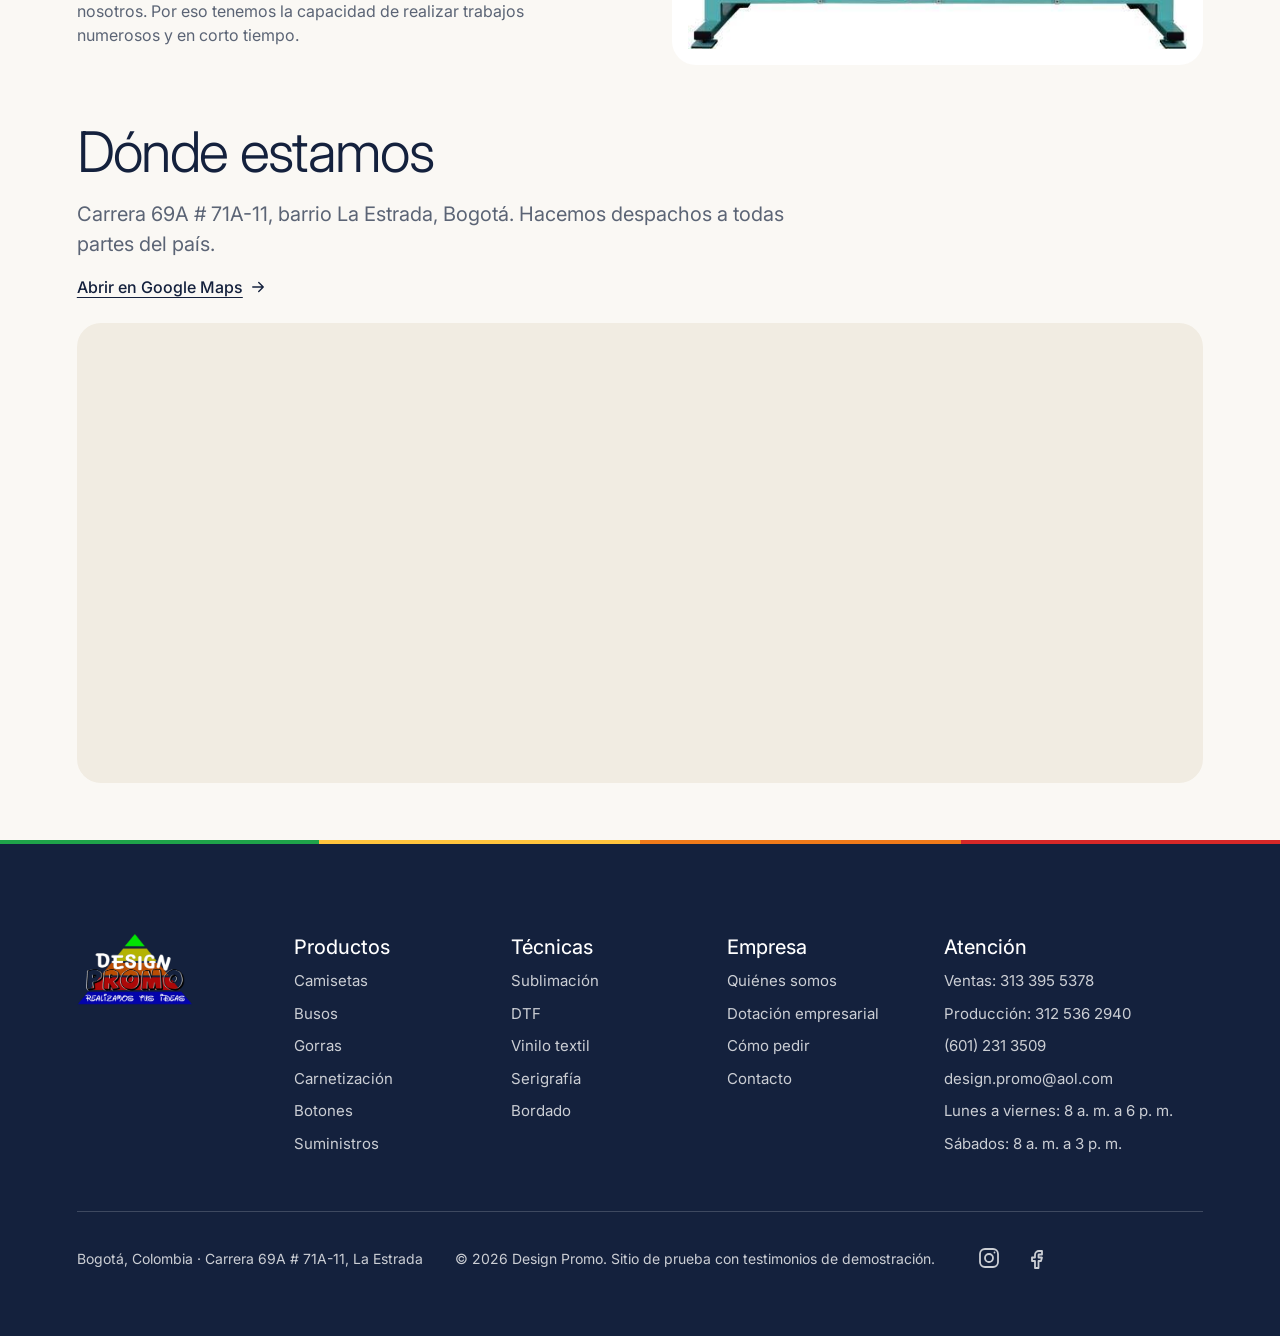
==== commit 6f017f8a: "Agrega la categoría Botones al catálogo con sus tamaños Co-Authored-By: Claude Opus 5.5 <noreply@ant" ====
--- a/contacto.html
+++ b/contacto.html
@@ -77,6 +77,7 @@
 							<ul>
 								<li><a href="productos.html#mugs">Mugs, termos y caramañolas</a></li>
 								<li><a href="productos.html#carnetizacion">Carnetización</a></li>
+								<li><a href="productos.html#botones">Botones</a></li>
 							</ul>
 						</div>
 						<div class="nav__col">
@@ -227,6 +228,7 @@
 							<li><a href="productos.html#busos">Busos</a></li>
 							<li><a href="productos.html#gorras">Gorras</a></li>
 							<li><a href="productos.html#carnetizacion">Carnetización</a></li>
+							<li><a href="productos.html#botones">Botones</a></li>
 							<li><a href="productos.html#suministros">Suministros</a></li>
 						</ul>
 					</nav>
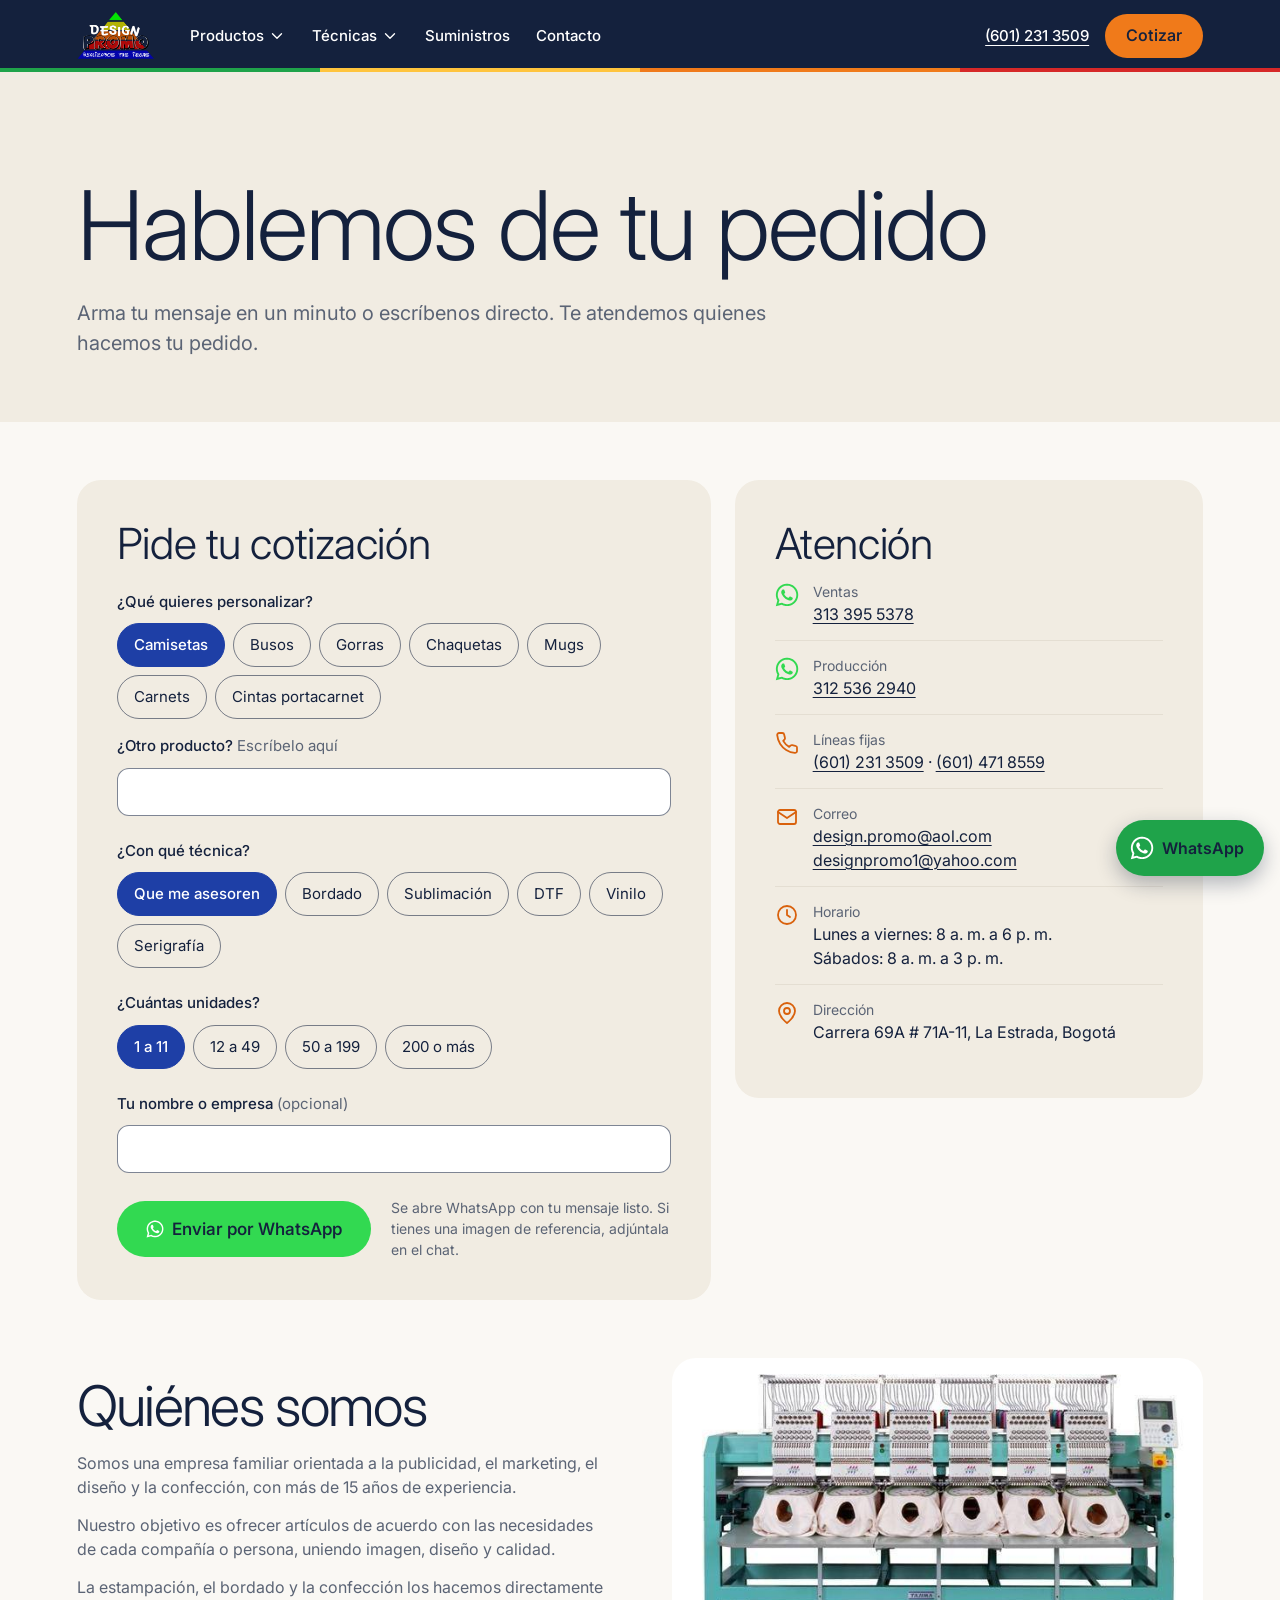
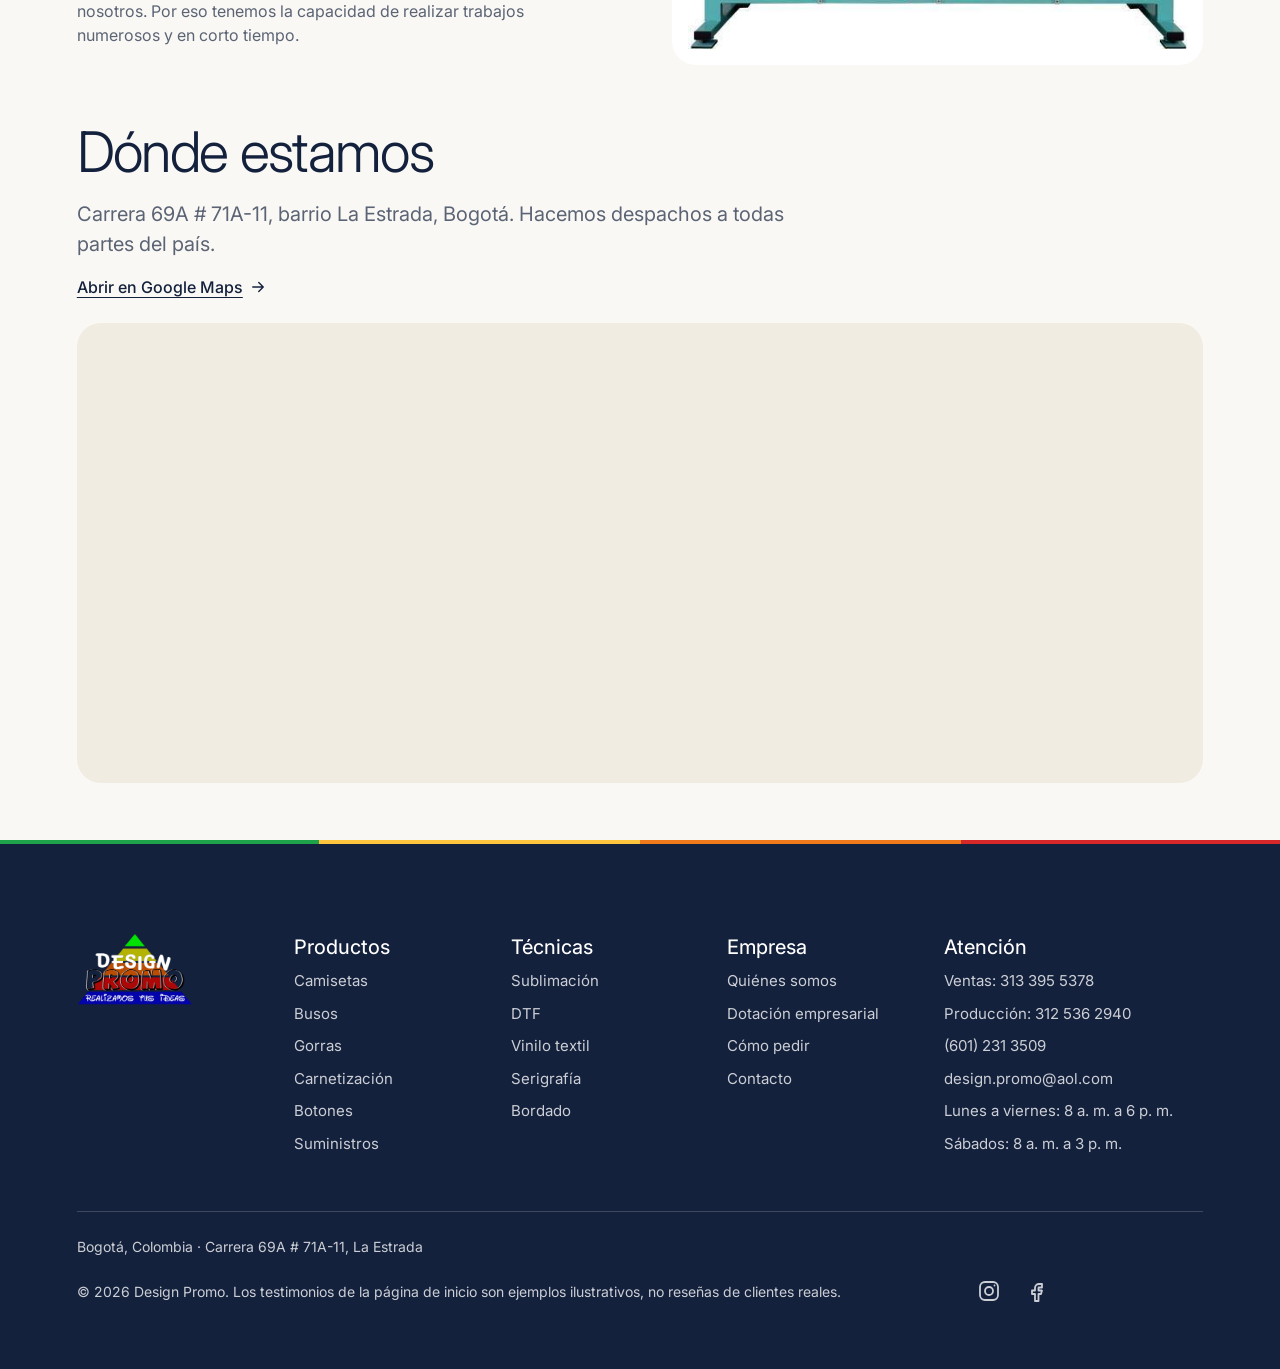
==== commit ecabe761: "Permite indexar el sitio: quita noindex, agrega sitemap y robots.txt - Quita la meta robots noindex " ====
--- a/contacto.html
+++ b/contacto.html
@@ -5,13 +5,13 @@
 <meta name="viewport" content="width=device-width, initial-scale=1">
 <title>Contacto y quiénes somos | Design Promo</title>
 <meta name="description" content="Escríbenos por WhatsApp o visítanos en Carrera 69A # 71A-11, La Estrada, Bogotá. Atención de lunes a sábado. Despachos a todo el país.">
-<!-- Sitio de prueba: no debe indexarse. -->
-<meta name="robots" content="noindex">
 <meta name="theme-color" content="#14213D">
 <meta property="og:title" content="Contacto y quiénes somos | Design Promo">
 <meta property="og:description" content="Escríbenos por WhatsApp o visítanos en Carrera 69A # 71A-11, La Estrada, Bogotá. Atención de lunes a sábado. Despachos a todo el país.">
 <meta property="og:type" content="website">
-<meta property="og:image" content="assets/img/escenas/mug-logo.jpg">
+<meta property="og:url" content="https://designpromo.co/contacto">
+<link rel="canonical" href="https://designpromo.co/contacto">
+<meta property="og:image" content="https://designpromo.co/assets/img/escenas/mug-logo.jpg">
 <link rel="icon" href="assets/img/marca/favicon.svg" type="image/svg+xml">
 <link rel="preload" href="assets/fonts/inter-latin-var.woff2" as="font" type="font/woff2" crossorigin>
 <link rel="stylesheet" href="assets/css/styles.css">
@@ -265,7 +265,7 @@
 				</div>
 				<div class="site-footer__legal">
 					<p>Bogotá, Colombia · Carrera 69A # 71A-11, La Estrada</p>
-					<p>© 2026 Design Promo. Sitio de prueba con testimonios de demostración.</p>
+					<p>© 2026 Design Promo. Los testimonios de la página de inicio son ejemplos ilustrativos, no reseñas de clientes reales.</p>
 					<ul class="site-footer__social">
 						<li><a href="https://www.instagram.com/designpromo/" target="_blank" rel="noopener" aria-label="Instagram"><svg class="icon"><use href="#i-instagram"/></svg></a></li>
 						<li><a href="https://www.facebook.com/empresadesignpromo" target="_blank" rel="noopener" aria-label="Facebook"><svg class="icon"><use href="#i-facebook"/></svg></a></li>
--- a/assets/css/styles.css
+++ b/assets/css/styles.css
@@ -644,6 +644,12 @@
 		bottom: 0;
 		height: 125%;
 	}
+
+	/* Los videos horizontales conservan el encuadre de la foto. */
+	.hero__video--ancho {
+		top: 0;
+		height: 100%;
+	}
 }
 
 /* Velo: asegura el contraste del texto sobre escenas claras. */
@@ -3320,3 +3326,9 @@
 		color: var(--luz);
 	}
 }
+
+.quotes__nota {
+	margin-top: 8px;
+	color: var(--color-texto-suave);
+	font-size: 0.9375rem;
+}
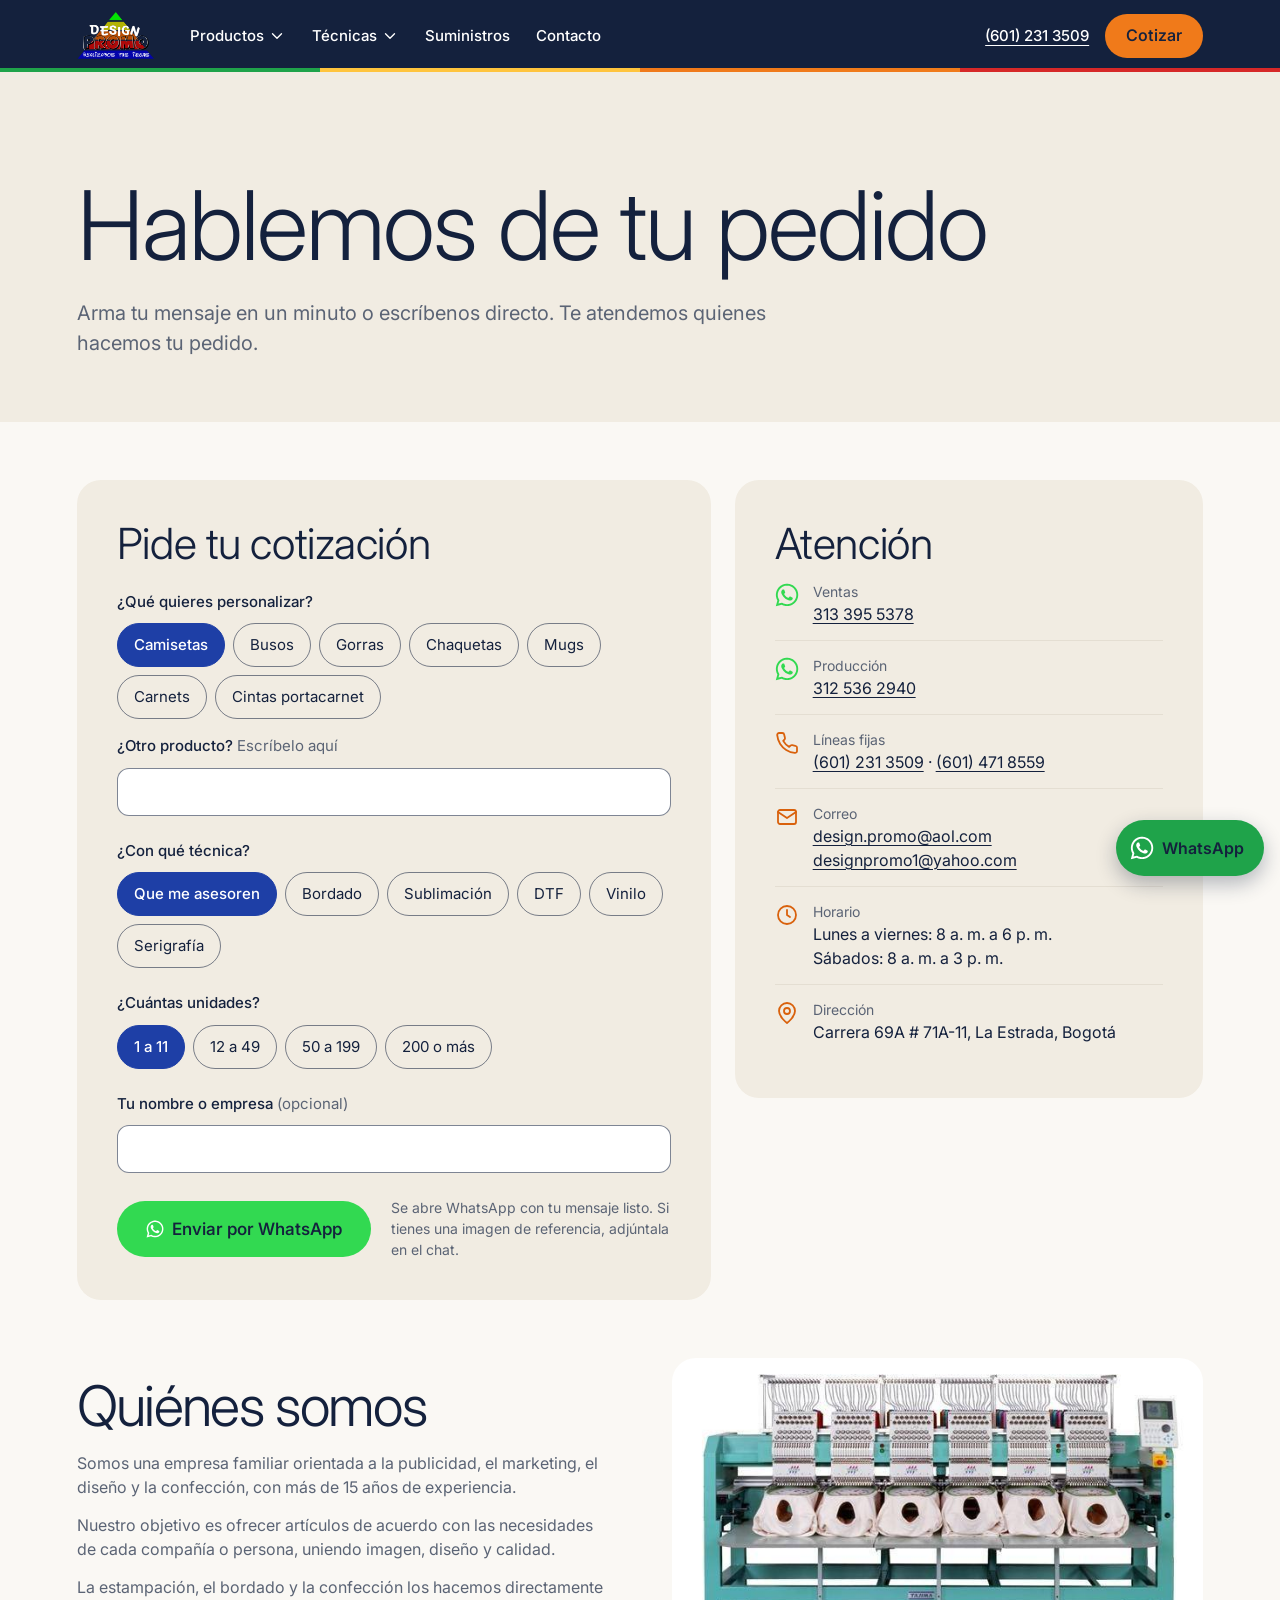
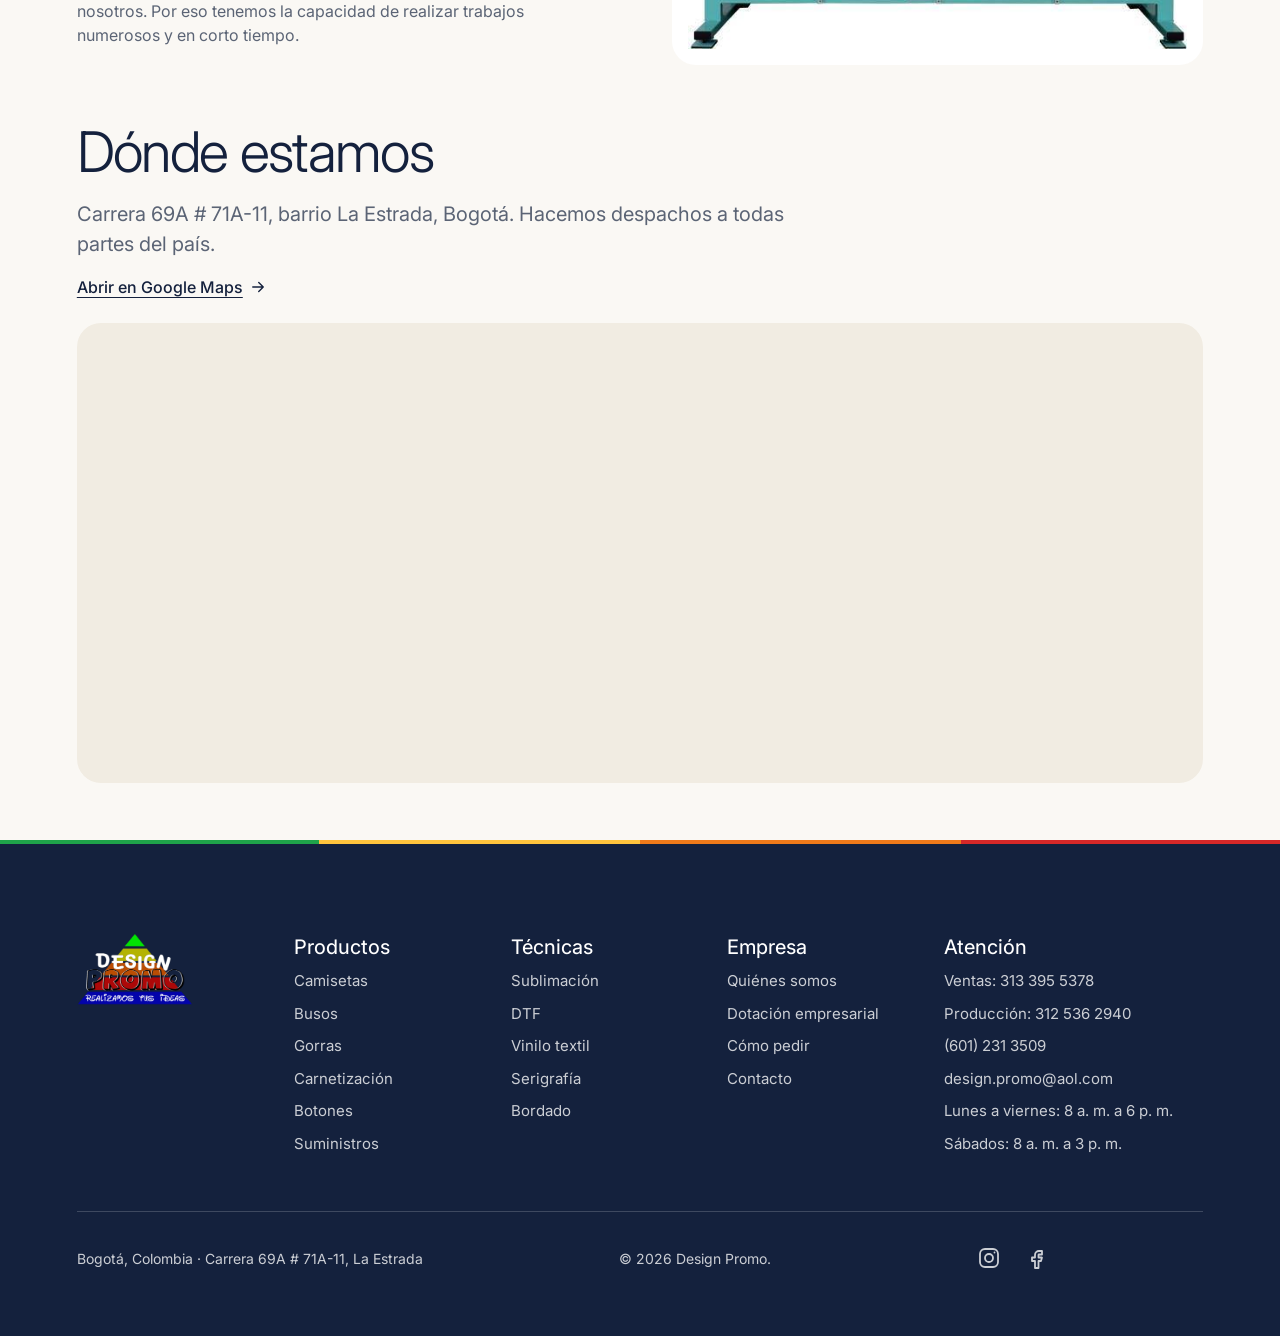
==== commit ab4c51bb: "Cambia los testimonios de ejemplo por seis reseñas reales de clientes Quita la nota de casos de ejem" ====
--- a/contacto.html
+++ b/contacto.html
@@ -265,7 +265,7 @@
 				</div>
 				<div class="site-footer__legal">
 					<p>Bogotá, Colombia · Carrera 69A # 71A-11, La Estrada</p>
-					<p>© 2026 Design Promo. Los testimonios de la página de inicio son ejemplos ilustrativos, no reseñas de clientes reales.</p>
+					<p>© 2026 Design Promo.</p>
 					<ul class="site-footer__social">
 						<li><a href="https://www.instagram.com/designpromo/" target="_blank" rel="noopener" aria-label="Instagram"><svg class="icon"><use href="#i-instagram"/></svg></a></li>
 						<li><a href="https://www.facebook.com/empresadesignpromo" target="_blank" rel="noopener" aria-label="Facebook"><svg class="icon"><use href="#i-facebook"/></svg></a></li>
--- a/assets/css/styles.css
+++ b/assets/css/styles.css
@@ -3326,9 +3326,3 @@
 		color: var(--luz);
 	}
 }
-
-.quotes__nota {
-	margin-top: 8px;
-	color: var(--color-texto-suave);
-	font-size: 0.9375rem;
-}
